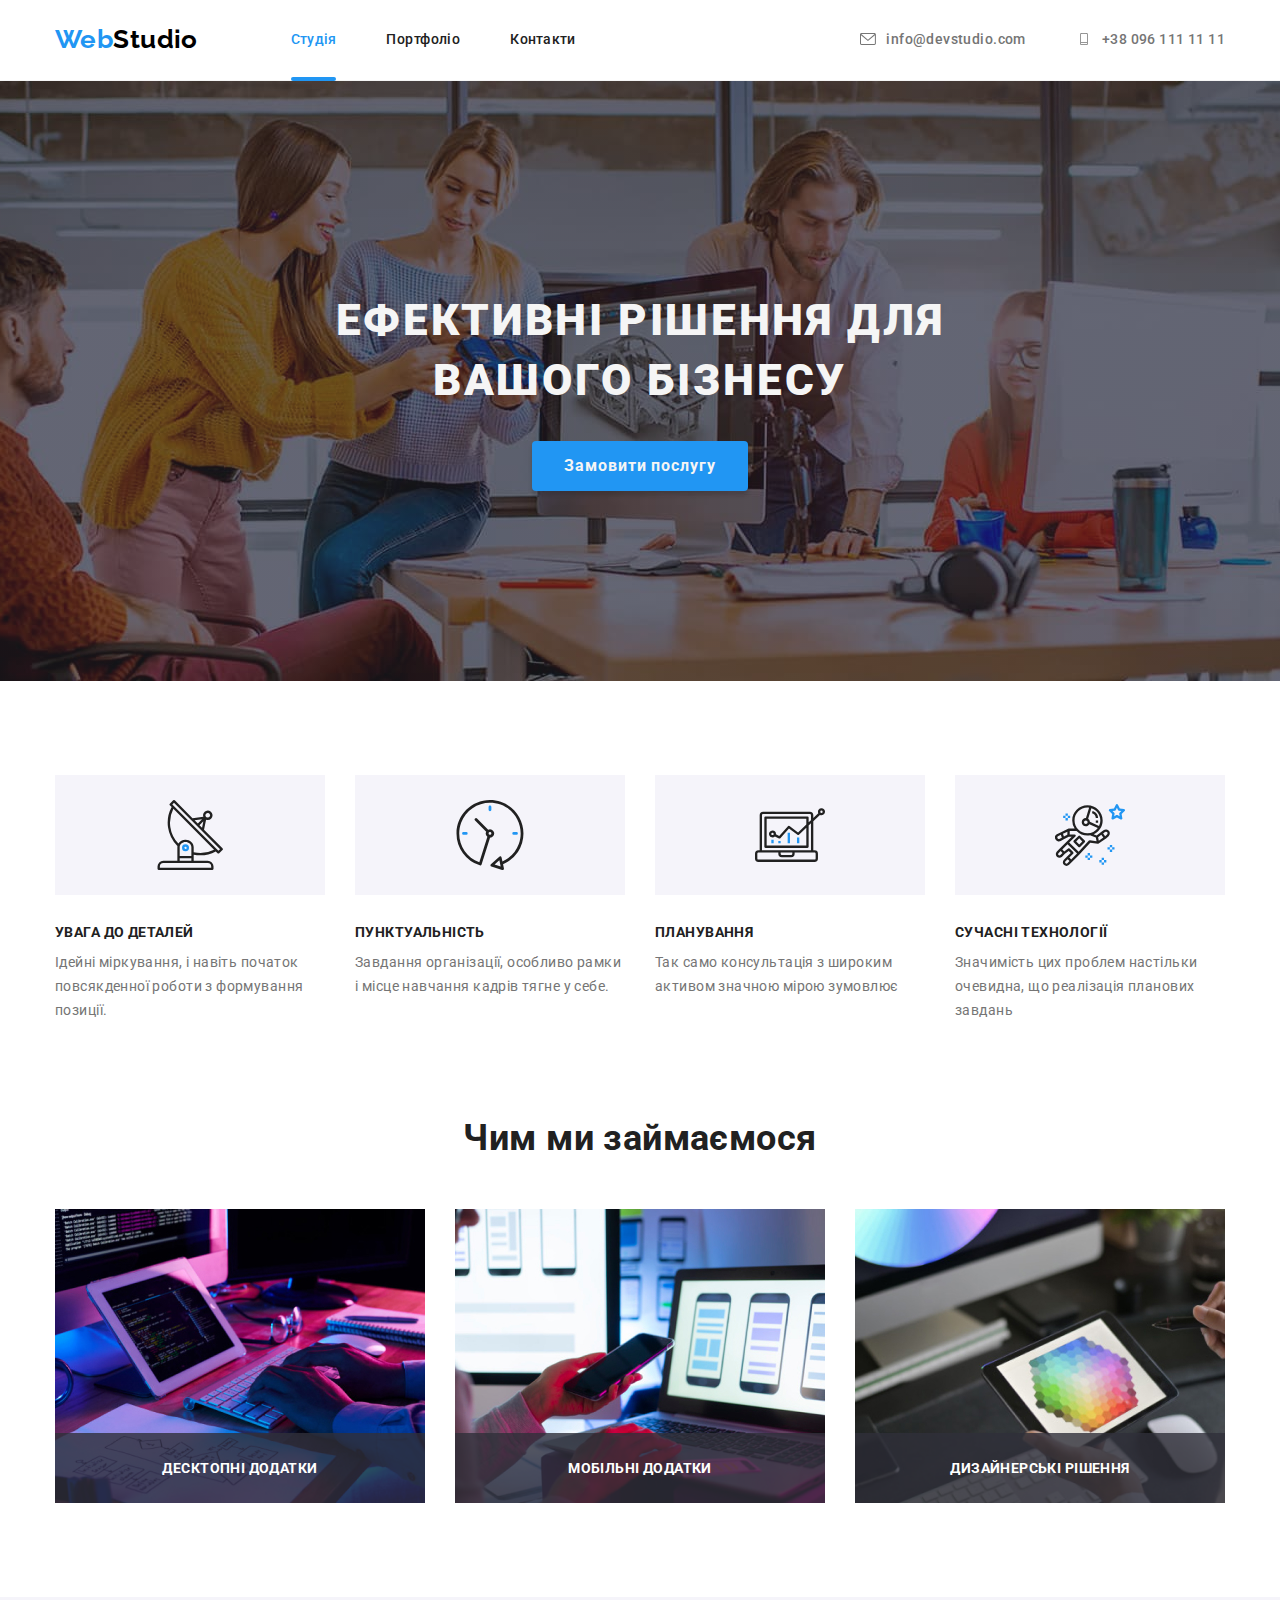
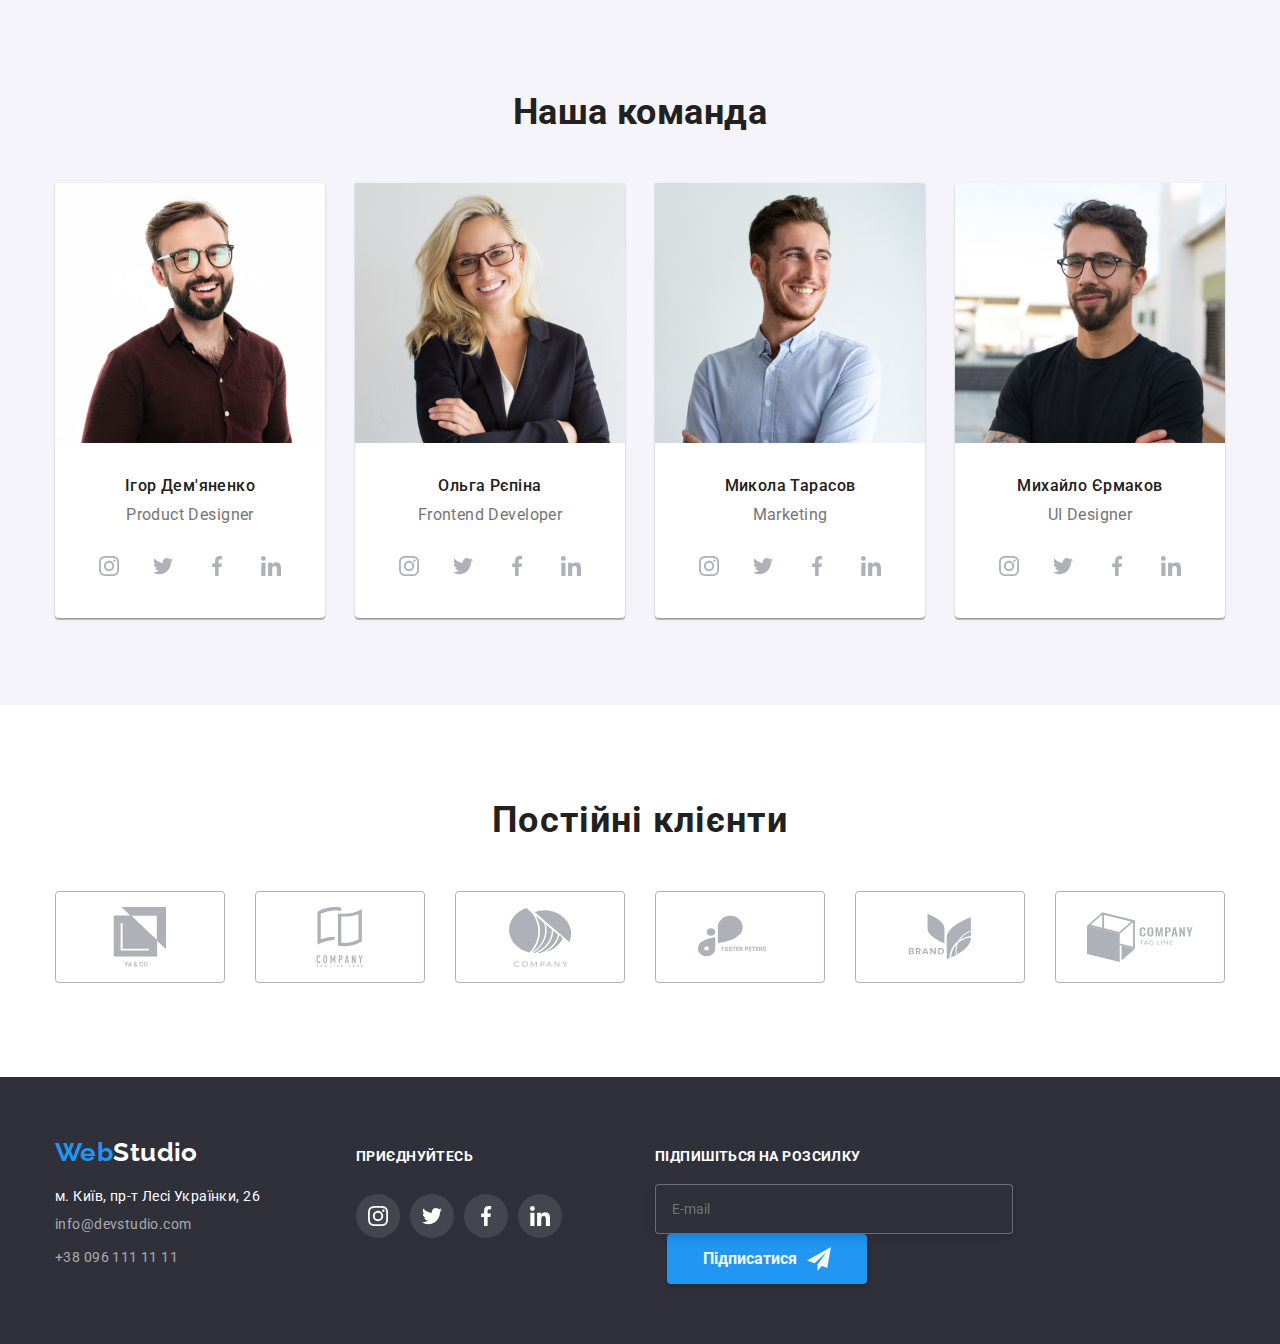
==== index.html @ 929235e5 "add form subscribe" ====
<!DOCTYPE html>
<html lang="uk">
  <head>
    <meta charset="UTF-8" />
    <meta http-equiv="X-UA-Compatible" content="IE=edge" />
    <meta name="viewport" content="width=device-width, initial-scale=1.0" />
    <title>Document</title>
    <!-- favicon -->
    <link rel="apple-touch-icon" sizes="180x180" href="./favicon/" />
    <link
      rel="icon"
      type="image/png"
      sizes="32x32"
      href="./favicon//favicon-32x32.png"
    />
    <link
      rel="icon"
      type="image/png"
      sizes="16x16"
      href="./favicon//favicon-16x16.png"
    />
    <link rel="manifest" href="./favicon//site.webmanifest" />
    <!-- favicon -->
    <link rel="preconnect" href="https://fonts.googleapis.com" />
    <link rel="preconnect" href="https://fonts.gstatic.com" crossorigin />
    <link
      href="https://fonts.googleapis.com/css2?family=Raleway:wght@700&family=Roboto:wght@400;500;700;900&display=swap"
      rel="stylesheet"
    />
    <link
      rel="stylesheet"
      href="https://cdnjs.cloudflare.com/ajax/libs/modern-normalize/1.1.0/modern-normalize.min.css"
    />

    <link rel="stylesheet" href="./css/styles.css" />
  </head>
  <body>
    <header>
      <div class="container">
        <div class="header-menu-cont">
          <nav class="navigations-header">
            <a href="./index.html" class="webstudio-logo">
              Web<span class="studio-logo">Studio</span></a
            >

            <ul class="navi-container">
              <li class="studio-after">
                <a href="./index.html" class="studio car-studio">Студія</a>
              </li>
              <li>
                <a href="./portfolio.html" class="portfolio-studio"
                  >Портфоліо</a
                >
              </li>
              <li><a href="./index.html" class="contacts">Контакти</a></li>
            </ul>
          </nav>

          <ul class="header-contacts-link">
            <li class="mail">
              <a href="mailto:info@devstudio.com" class="contact-link">
                <svg class="icon-mail-box">
                  <use href="./images/spryte.svg#icon-mail-box"></use>
                </svg>
                info@devstudio.com</a
              >
            </li>
            <li>
              <a href="tel:+380961111111" class="contact-link">
                <svg class="icon-mail-box">
                  <use href="./images/spryte.svg#icon-phoneicon"></use>
                </svg>
                +38 096 111 11 11</a
              >
            </li>
          </ul>
        </div>
      </div>
    </header>

    <main>
      <section class="main-section section">
        <div class="container">
          <div class="overlay">
            <h1 class="main-title">Ефективні рішення для вашого бізнесу</h1>
            <button data-modal-open type="button" class="button-order">
              <span class="button-title">Замовити послугу</span>
            </button>
          </div>
        </div>
      </section>

      <section class="benefit-section section">
        <div class="container">
          <h2 class="visually-hidden">переваги</h2>

          <ul class="benefits-box">
            <li class="benefits-list">
              <div class="icon-box">
                <svg class="benefits-icon">
                  <use href="./images/spryte.svg#icon-antena"></use>
                </svg>
              </div>
              <h3 class="benefits-title">УВАГА ДО ДЕТАЛЕЙ</h3>
              <p class="benefits-text">
                Ідейні міркування, і навіть початок повсякденної роботи з
                формування позиції.
              </p>
            </li>
            <li class="benefits-list">
              <div class="icon-box">
                <svg class="benefits-icon">
                  <use href="./images/spryte.svg#icon-clock-1"></use>
                </svg>
              </div>
              <h3 class="benefits-title">ПУНКТУАЛЬНІСТЬ</h3>
              <p class="benefits-text">
                Завдання організації, особливо рамки і місце навчання кадрів
                тягне у себе.
              </p>
            </li>
            <li class="benefits-list">
              <div class="icon-box">
                <svg class="benefits-icon">
                  <use href="./images/spryte.svg#icon-diagram-1"></use>
                </svg>
              </div>

              <h3 class="benefits-title">ПЛАНУВАННЯ</h3>
              <p class="benefits-text">
                Так само консультація з широким активом значною мірою зумовлює
              </p>
            </li>
            <li class="benefits-list">
              <div class="icon-box">
                <svg class="benefits-icon">
                  <use href="./images/spryte.svg#icon-astronaut"></use>
                </svg>
              </div>
              <h3 class="benefits-title">СУЧАСНІ ТЕХНОЛОГІЇ</h3>
              <p class="benefits-text">
                Значимість цих проблем настільки очевидна, що реалізація
                планових завдань
              </p>
            </li>
          </ul>
        </div>
      </section>
      <section class="work-section section">
        <div class="container">
          <h2 class="sections-title">Чим ми займаємося</h2>
          <ul class="work-list-box">
            <li class="work-box">
              <img
                src="./images/zaimaiemos1.jpg"
                alt="компютер"
                width="370"
                height="294"
                class="work-img"
              />
              <div class="article-work-container">
                <h2 class="article-computer">ДЕСКТОПНІ ДОДАТКИ</h2>
              </div>
            </li>

            <li class="work-box">
              <img
                src="./images/zaimaiemos2.jpg"
                alt="заняття"
                width="370"
                height="294"
                class="work-img"
              />
              <div class="article-work-container">
                <h2 class="article-computer">МОБІЛЬНІ ДОДАТКИ</h2>
              </div>
            </li>

            <li class="work-box">
              <img
                src="./images/zaimaiemos3.jpg"
                alt="креатив"
                width="370"
                height="294"
                class="work-img"
              />
              <div class="article-work-container">
                <h2 class="article-computer">ДИЗАЙНЕРСЬКІ РІШЕННЯ</h2>
              </div>
            </li>
          </ul>
        </div>
      </section>

      <section class="team-section">
        <div class="container">
          <h2 class="sections-title">Наша команда</h2>
          <ul class="team-item-box">
            <li class="team-item">
              <img
                src="./images/igor.jpg"
                alt="Ігор дем'яненко"
                width="270"
                height="260"
              />
              <div class="title-paragraf">
                <h3 class="name">Ігор Дем'яненко</h3>
                <p class="team-position" lang="en">Product Designer</p>
                <ul class="team-icon-list">
                  <li class="team-icon">
                    <a href="#" class="none-decoration">
                      <svg class="team-social-icon">
                        <use href="./images/spryte.svg#icon-instagram-2"></use>
                      </svg>
                    </a>
                  </li>
                  <li class="team-icon">
                    <a href="#" class="none-decoration">
                      <svg class="team-social-icon">
                        <use href="./images/spryte.svg#icon-twitter-1"></use>
                      </svg>
                    </a>
                  </li>
                  <li class="team-icon">
                    <a href="#" class="none-decoration">
                      <svg class="team-social-icon">
                        <use href="./images/spryte.svg#icon-facebook-1"></use>
                      </svg>
                    </a>
                  </li>
                  <li class="team-icon">
                    <a href="#" class="none-decoration">
                      <svg class="team-social-icon">
                        <use href="./images/spryte.svg#icon-linkedin-1"></use>
                      </svg>
                    </a>
                  </li>
                </ul>
              </div>
            </li>

            <li class="team-item">
              <img
                src="./images/olga.jpg"
                alt="ольга рєпіна"
                width="270"
                height="260"
              />
              <div class="title-paragraf">
                <h3 class="name">Ольга Рєпіна</h3>
                <p class="team-position" lang="en">Frontend Developer</p>
                <ul class="team-icon-list">
                  <li class="team-icon">
                    <a href="#" class="none-decoration">
                      <svg class="team-social-icon">
                        <use href="./images/spryte.svg#icon-instagram-2"></use>
                      </svg>
                    </a>
                  </li>
                  <li class="team-icon">
                    <a href="#" class="none-decoration">
                      <svg class="team-social-icon">
                        <use href="./images/spryte.svg#icon-twitter-1"></use>
                      </svg>
                    </a>
                  </li>
                  <li class="team-icon">
                    <a href="#" class="none-decoration">
                      <svg class="team-social-icon">
                        <use href="./images/spryte.svg#icon-facebook-1"></use>
                      </svg>
                    </a>
                  </li>
                  <li class="team-icon">
                    <a href="#" class="none-decoration">
                      <svg class="team-social-icon">
                        <use href="./images/spryte.svg#icon-linkedin-1"></use>
                      </svg>
                    </a>
                  </li>
                </ul>
              </div>
            </li>

            <li class="team-item">
              <img
                src="./images/mykola.jpg"
                alt="микола тарасов"
                width="270"
                height="260"
              />
              <div class="title-paragraf">
                <h3 class="name">Микола Тарасов</h3>
                <p class="team-position" lang="en">Marketing</p>
                <ul class="team-icon-list">
                  <li class="team-icon">
                    <a href="#" class="none-decoration">
                      <svg class="team-social-icon">
                        <use href="./images/spryte.svg#icon-instagram-2"></use>
                      </svg>
                    </a>
                  </li>
                  <li class="team-icon">
                    <a href="#" class="none-decoration">
                      <svg class="team-social-icon">
                        <use href="./images/spryte.svg#icon-twitter-1"></use>
                      </svg>
                    </a>
                  </li>
                  <li class="team-icon">
                    <a href="#" class="none-decoration">
                      <svg class="team-social-icon">
                        <use href="./images/spryte.svg#icon-facebook-1"></use>
                      </svg>
                    </a>
                  </li>
                  <li class="team-icon">
                    <a href="#" class="none-decoration">
                      <svg class="team-social-icon">
                        <use href="./images/spryte.svg#icon-linkedin-1"></use>
                      </svg>
                    </a>
                  </li>
                </ul>
              </div>
            </li>

            <li class="team-item">
              <img
                src="./images/mykhailo.jpg"
                alt="михайло єрмаков"
                width="270"
                height="260"
              />
              <div class="title-paragraf">
                <h3 class="name">Михайло Єрмаков</h3>
                <p class="team-position" lang="en">UI Designer</p>
                <ul class="team-icon-list">
                  <li class="team-icon">
                    <a href="#" class="none-decoration">
                      <svg class="team-social-icon">
                        <use href="./images/spryte.svg#icon-instagram-2"></use>
                      </svg>
                    </a>
                  </li>
                  <li class="team-icon">
                    <a href="#" class="none-decoration">
                      <svg class="team-social-icon">
                        <use href="./images/spryte.svg#icon-twitter-1"></use>
                      </svg>
                    </a>
                  </li>
                  <li class="team-icon">
                    <a href="#" class="none-decoration">
                      <svg class="team-social-icon">
                        <use href="./images/spryte.svg#icon-facebook-1"></use>
                      </svg>
                    </a>
                  </li>
                  <li class="team-icon">
                    <a href="#" class="none-decoration">
                      <svg class="team-social-icon">
                        <use href="./images/spryte.svg#icon-linkedin-1"></use>
                      </svg>
                    </a>
                  </li>
                </ul>
              </div>
            </li>
          </ul>
        </div>
      </section>
      <section class="section">
        <div class="container">
          <h2 class="sections-title client-titlt">Постійні клієнти</h2>
          <ul class="company-section">
            <li class="company-list">
              <a href="#" class="company-link">
                <svg class="company-icon">
                  <use href="./images/spryte.svg#icon-client1"></use>
                </svg>
              </a>
            </li>
            <li class="company-list">
              <a href="#" class="company-link">
                <svg class="company-icon">
                  <use href="./images/spryte.svg#icon-client2"></use>
                </svg>
              </a>
            </li>
            <li class="company-list">
              <a href="#" class="company-link">
                <svg class="company-icon">
                  <use href="./images/spryte.svg#icon-client3"></use>
                </svg>
              </a>
            </li>
            <li class="company-list">
              <a href="#" class="company-link">
                <svg class="company-icon">
                  <use href="./images/spryte.svg#icon-client4"></use>
                </svg>
              </a>
            </li>
            <li class="company-list">
              <a href="#" class="company-link">
                <svg class="company-icon">
                  <use href="./images/spryte.svg#icon-client5"></use>
                </svg>
              </a>
            </li>
            <li class="company-list">
              <a href="#" class="company-link">
                <svg class="company-icon">
                  <use href="./images/spryte.svg#icon-client6"></use>
                </svg>
              </a>
            </li>
          </ul>
        </div>
      </section>
    </main>
    <footer class="footer">
      <div class="container footer-link-social">
        <div class="webstudio-adress">
          <a href="./index.html" class="webstudio-logo">
            Web<span class="studio-logo-footer">Studio</span></a
          >

          <address class="adres">м. Київ, пр-т Лесі Українки, 26</address>

          <ul>
            <li class="mail-contakt-footer">
              <a href="mailto:info@devstudio.com" class="footer-contacts-link"
                >info@devstudio.com</a
              >
            </li>
            <li class="phone-contact-footer">
              <a href="tel:+380961111111" class="footer-contacts-link"
                >+38 096 111 11 11</a
              >
            </li>
          </ul>
        </div>
        <div class="footer-social-contener">
          <h2 class="title-footer-social">ПРИЄДНУЙТЕСЬ</h2>
          <ul class="footer-icon">
            <li class="footer-social-icon">
              <a href="#" class="footer-social-link">
                <svg class="social-icon-down">
                  <use href="./images/spryte.svg#icon-instagram-2"></use>
                </svg>
              </a>
            </li>
            <li class="footer-social-icon">
              <a href="#" class="footer-social-link">
                <svg class="social-icon-down">
                  <use href="./images/spryte.svg#icon-twitter-1"></use>
                </svg>
              </a>
            </li>
            <li class="footer-social-icon">
              <a href="#" class="footer-social-link">
                <svg class="social-icon-down">
                  <use href="./images/spryte.svg#icon-facebook-1"></use>
                </svg>
              </a>
            </li>
            <li class="footer-social-icon">
              <a href="#" class="footer-social-link">
                <svg class="social-icon-down">
                  <use href="./images/spryte.svg#icon-linkedin-1"></use>
                </svg>
              </a>
            </li>
          </ul>
        </div>

        <!----------------- form subscribe  ----------------->
        <div class="form-footer">
          <h2 class="lable-subscribe-title">Підпишіться на розсилку</h2>
          <form class="form-subscribe">
            <label class="lable-subscribe" for="subscribe"></label>

            <input
              class="input-subscribe"
              type="mail"
              id="subscribe"
              placeholder="E-mail"
            />

            <button class="button-subscribe" type="submit">
              Підписатися
              <svg class="icon-subscribe">
                <use href="./images/spryte modal.svg#icon-icon-send"></use>
              </svg>
            </button>
          </form>
        </div>
      </div>
    </footer>

    <!--------------------- modal---------------- -->
    <div class="backdrop is-hidden" data-modal>
      <div class="modal">
        <button data-modal-close class="close-black" type="button">
          <svg
            class="close-black"
            width="18"
            height="18"
            viewBox="0 0 18 18"
            fill="none"
            xmlns="http://www.w3.org/2000/svg"
          >
            <path
              d="M15 4.10786L13.8921 3L9.5 7.39214L5.10786 3L4 4.10786L8.39214 8.5L4 12.8921L5.10786 14L9.5 9.60786L13.8921 14L15 12.8921L10.6079 8.5L15 4.10786Z"
              fill="black"
            />
          </svg>
        </button>
        <h1>Залиште свої дані, ми вам передзвонимо</h1>
        <form>
          <div class="form-modal">
            <label for="name"> Ім'я </label>
            <input type="text" name="name" id="name" />
            <svg>
              <use
                href="./images/spryte modal.svg#icon-vectir-name-black"
              ></use>
            </svg>
          </div>
        </form>
      </div>
    </div>
    <script src="./js/modal.js"></script>
  </body>
</html>
---- css/styles.css ----
html {
  box-sizing: border-box;
}

*,
*::before *::after {
  box-sizing: inherit;
}

:root {
  --primary-text-color: #212121;
  --title-text-color: #f5f5f5;
  --paragraf-color: #757575;
  --accent-color: #000000;
  --background-color: #2196f3;
  --background-title-color: #2f303a;
  --background-teams-color: #f5f4fa;
  --white-color: #ffffff;
  --border-proects: #eeeeee;
}

.visually-hidden {
  position: absolute;
  width: 1px;
  height: 1px;
  margin: -1px;
  border: 0;
  padding: 0;

  white-space: nowrap;
  clip-path: inset(100%);
  clip: rect(0 0 0 0);
  overflow: hidden;
}
body {
  background-color: var(--white-color);
  color: var(--primary-text-color);
  font-family: "Roboto";
  font-size: 14px;
  letter-spacing: 0.03em;
}

/* site nav  */
h1,
h2,
h3,
ul,
p {
  padding: 0;
  margin: 0;
}

header {
  border-bottom-width: 1px;
  border-bottom-style: solid;
  border-bottom-color: var(--title-text-color);
}

li {
  list-style-type: none;
}

.section {
  padding: 94px 0;
}

.container {
  width: 1200px;
  margin-right: auto;
  margin-left: auto;
  padding: 0 15px;
}
.studio-logo {
  font-weight: 700;
  font-size: 26px;

  color: var(--accent-color);
}

.header-menu {
  border-bottom-width: 1px;
  border-bottom-style: solid;
  border-bottom-color: var(--title-text-color);
}

ul {
  text-decoration: none;
}

.studio {
  display: block;
  position: relative;
  font-weight: 500;
  line-height: 1.14;
  letter-spacing: 0.02em;
  text-decoration: none;
  padding-top: 32px;
  padding-bottom: 32px;
  color: var(--primary-text-color);
  transition-property: color;
  transition-duration: 250ms;
  transition-timing-function: cubic-bezier(0.4, 0, 0.2, 1);
}

.studio::after {
  content: "";
  position: absolute;
  display: block;
  left: 0;
  bottom: -1px;
  width: 100%;
  height: 4px;

  background-color: var(--background-color);
  border-radius: 2px;
}

.studio:hover,
.studio:focus {
  color: var(--background-color);
}
.studio-portfolio {
  position: relative;
  display: block;
  font-weight: 500;
  line-height: 1.14;
  padding-top: 32px;
  padding-bottom: 32px;
  letter-spacing: 0.02em;
  text-decoration: none;
  color: var(--primary-text-color);
  transition-property: color;
  transition-duration: 250ms;
  transition-timing-function: cubic-bezier(0.4, 0, 0.2, 1);
}

.studio-portfolio::after {
  content: "";
  position: absolute;
  display: block;
  left: 0;
  bottom: -1px;
  width: 100%;
  height: 4px;
  opacity: 0;

  background-color: var(--background-color);
  border-radius: 2px;
}

.car-studio {
  color: var(--background-color);
}

.studio-portfolio:hover,
.studio-portfolio:focus {
  color: var(--background-color);
}

.portfolio {
  position: relative;
  display: block;
  width: 100%;
  padding-top: 32px;
  padding-bottom: 32px;
  font-weight: 500;
  line-height: 1.14;
  text-decoration: none;
  color: var(--primary-text-color);
  transition-property: color;
  transition-duration: 250ms;
  transition-timing-function: cubic-bezier(0.4, 0, 0.2, 1);
}
.portfolio::after {
  content: "";
  position: absolute;
  display: block;
  left: 0;
  bottom: -1px;
  width: 100%;
  height: 4px;

  background-color: var(--background-color);
  border-radius: 2px;
}

.portfolio:hover,
.portfolio:focus {
  color: var(--background-color);
}

.portfolio-studio {
  position: relative;
  display: block;
  width: 100%;
  padding-top: 32px;
  padding-bottom: 32px;
  font-weight: 500;
  line-height: 1.14;
  text-decoration: none;
  color: var(--primary-text-color);
  transition-property: color;
  transition-duration: 250ms;
  transition-timing-function: cubic-bezier(0.4, 0, 0.2, 1);
}
.portfolio-studio::after {
  content: "";
  position: absolute;
  display: block;
  left: 0;
  bottom: -1px;
  width: 100%;
  height: 4px;
  opacity: 0;
  background-color: var(--background-color);
  border-radius: 2px;
}

.car-portfolio {
  color: var(--background-color);
}
.portfolio-studio:hover,
.portfolio:focus {
  color: var(--background-color);
}

.contacts {
  display: block;
  font-weight: 500;
  line-height: 1.14;
  letter-spacing: 0.02em;
  padding-top: 32px;
  padding-bottom: 32px;
  text-decoration: none;
  color: var(--primary-text-color);
  transition-property: color;
  transition-duration: 250ms;
  transition-timing-function: cubic-bezier(0.4, 0, 0.2, 1);
}

.contacts:hover,
.contacts:focus {
  color: var(--background-color);
}

.contact-link {
  display: inline-flex;
  align-items: center;
  text-decoration: none;
  height: 16px;
  font-weight: 500;
  line-height: 1.14;
  color: var(--paragraf-color);
  transition-property: color;
  transition-duration: 250ms;
  transition-timing-function: cubic-bezier(0.4, 0, 0.2, 1);
}

.contact-link:hover,
.contact-link:focus {
  color: var(--background-color);
}

/* main  */

.main-title {
  font-weight: 900;
  font-size: 44px;
  line-height: 1.36;
  letter-spacing: 0.06em;
  text-transform: uppercase;
  color: var(--title-text-color);

  width: 696px;
  margin: 0 auto;
  margin-top: 200px;
  margin-bottom: 30px;
}

/* buttons  */
.button-order {
  width: 216px;
  height: 50px;
  left: 692px;
  top: 430px;
  color: var(--title-text-color);
  background: var(--background-color);
  box-shadow: 0px 4px 4px rgba(0, 0, 0, 0.15);
  border-radius: 4px;
  border: hidden;
  cursor: pointer;
  align-items: center;
  justify-content: center;

  transition-property: backround-color, color;

  transition-duration: 250ms;
  transition-timing-function: cubic-bezier(0.4, 0, 0.2, 1);
}

.button-title {
  font-family: "Roboto";
  font-style: normal;
  font-weight: 700;
  font-size: 16px;
  line-height: 30px;

  letter-spacing: 0.06em;
}

.button-order:hover,
.button-order:focus {
  background: var(--title-text-color);
  color: var(--primary-text-color);
}
/* EDIT HW4  ----padding top--------------------------------------------- */
/* benefit section  */
.benefits-title {
  font-size: 14px;
  line-height: 1.14;
  text-align: left;
  text-transform: uppercase;
  margin-bottom: 10px;
}

.benefits-text {
  font-weight: 400;
  line-height: 1.71;
  color: var(--paragraf-color);
  text-align: left;
}

/* work section  */

.sections-title {
  line-height: 1.17;
  font-size: 36px;
  color: var(--primary-text-color);
  margin-bottom: 50px;
  text-align: center;
}

.name-list {
  background: var(--white-color);

  box-shadow: 0px 1px 3px rgba(0, 0, 0, 0.12), 0px 1px 1px rgba(0, 0, 0, 0.14),
    0px 2px 1px rgba(0, 0, 0, 0.2);
  border-radius: 0px 0px 4px 4px;
}

.name {
  font-weight: 500;
  font-size: 16px;
  line-height: 1.19;
  margin-bottom: 10px;
}
.title-paragraf {
  padding-top: 30px;
  padding-bottom: 30px;
  text-align: center;
}

.team-position {
  font-size: 16px;
  line-height: 1.19;
  margin-bottom: 20px;
  color: var(--paragraf-color);
}

/* footer  */

.footer {
  background-color: var(--background-title-color);
  margin-top: 0;
  padding: 60px 0;
}
.adres {
  font-style: normal;
  color: var(--white-color);
  display: block;

  margin-bottom: 9px;
}
.studio-logo-footer {
  color: var(--white-color);
}

.footer-contacts-link {
  text-decoration: none;
  line-height: 1.7;
  color: rgba(255, 255, 255, 0.6);
  transition-property: var(--background-color);
  transition-duration: 250ms;
  transition-timing-function: cubic-bezier(0.4, 0, 0.2, 1);
}
.footer-contacts-link:hover,
.footer-contacts-link:focus {
  color: var(--background-color);
}

.mail-contakt-footer {
  display: block;
  margin-bottom: 9px;
  transition-property: var(--background-color);
  transition-duration: 250ms;
  transition-timing-function: cubic-bezier(0.4, 0, 0.2, 1);
}
.phone-contact-footer {
  display: block;
  margin: 0;
  transition-property: var(--background-color);
  transition-duration: 250ms;
  transition-timing-function: cubic-bezier(0.4, 0, 0.2, 1);
}

.button-all {
  min-height: 38px;
  font-weight: 500;
  font-family: inherit;
  font-size: 16px;
  padding: 6px 22px;
  color: var(--primary-text-color);
  background: var(--background-teams-color);
  border: none;
  cursor: pointer;
  border-radius: 4px;
  transition-property: background-color, color, box-shadow;

  transition-duration: 250ms;
  transition-timing-function: cubic-bezier(0.4, 0, 0.2, 1);
}

.button-all:hover,
.button-all:focus {
  background-color: var(--background-color);
  color: var(--white-color);

  box-shadow: 0px 3px 1px rgba(0, 0, 0, 0.1), 0px 1px 2px rgba(0, 0, 0, 0.08),
    0px 2px 2px rgba(0, 0, 0, 0.12);
}

/* portfolio  */

.webstudio-logo {
  font-family: "Raleway";
  font-weight: 700;
  font-size: 26px;
  line-height: 1.2;
  text-decoration: none;
  margin-right: 93px;

  color: var(--background-color);
  display: block;
  transition-property: var(--background-color);
  transition-duration: 250ms;
  transition-timing-function: cubic-bezier(0.4, 0, 0.2, 1);
}

.footer .webstudio-logo {
  margin-right: 0;
  margin-bottom: 20px;
  transition-property: var(--background-color);
  transition-duration: 250ms;
  transition-timing-function: cubic-bezier(0.4, 0, 0.2, 1);
}
/* HW3  */

.navi-container {
  display: flex;
  gap: 50px;
}

.header-contacts-link {
  display: inline-flex;
  align-items: center;
  gap: 50px;
}

.header-menu-cont {
  display: flex;
  justify-content: space-between;
}

.navigations-header {
  align-items: center;
  display: flex;
}

.work-section {
  padding-top: 0;
}

.main-section {
  text-align: center;
}

.benefits-list {
  width: 270px;
}

.benefits-box {
  display: flex;
  height: 248px;
  justify-content: space-between;
  gap: 30px;
}

/* Work  */
.work-box {
  position: relative;
  width: 370px;
  height: 294px;
  background-color: var(--title-text-color);
}

.work-img {
  background-color: var(--title-text-color);
}

.work-list-box {
  display: flex;
  gap: 30px;
  margin-top: 50px;
}
.article-work-container {
  position: absolute;
  display: flex;
  width: 370px;
  height: 70px;
  bottom: 0%;
  left: 50%;
  justify-content: center;
  align-items: center;
  transform: translate(-50%);
  background: rgba(47, 48, 58, 0.8);
}
.article-computer {
  font-weight: 700;
  font-size: 14px;
  line-height: 16px;
  text-align: center;
  letter-spacing: 0.03em;

  color: var(--white-color);
  /* margin: 27px 107px; */
}

.team-section {
  height: 708px;
  padding-top: 94px;
  padding-bottom: 94px;
  background-color: var(--background-teams-color);
}

.team-item-box {
  display: flex;
  gap: 30px;
}

.team-item {
  box-sizing: border-box;
  width: 270px;
  background-color: var(--white-color);
  box-shadow: 0px 1px 3px rgba(0, 0, 0, 0.12), 0px 1px 1px rgba(0, 0, 0, 0.14),
    0px 2px 1px rgba(0, 0, 0, 0.2);
  border-radius: 0px 0px 4px 4px;
}

.contacts-footer {
  display: block;
}

.button-style-container {
  display: flex;
  margin-bottom: 50px;

  justify-content: center;
  gap: 8px;
  padding: 0 auto;
}

.link-projects-box {
  display: block;
  position: relative;

  width: 370px;
  border: 1px solid var(--border-proects);
  text-decoration: none;
  transition-property: box-shadow;

  transition-duration: 250ms;
  transition-timing-function: cubic-bezier(0.4, 0, 0.2, 1);
}

.link-projects-box:hover,
.link-projects-box:focus {
  border: 1px solid #eeeeee;
  box-shadow: 0px 1px 1px rgba(0, 0, 0, 0.12), 0px 4px 4px rgba(0, 0, 0, 0.06),
    1px 4px 6px rgba(0, 0, 0, 0.16);
}

.ul-projects-list {
  display: flex;
  flex-wrap: wrap;
  position: relative;
  gap: 30px;
}

.projects-title {
  font-size: 18px;
  line-height: 2;
  letter-spacing: 0.06em;
  color: var(--primary-text-color);
  margin-bottom: 4px;
}

.projects-paragraf {
  font-size: 16px;
  line-height: 1.9;

  color: var(--paragraf-color);
}

.title-paragraph-projects {
  padding: 20px 24px;
}

.icon-mail-box {
  justify-content: center;
  width: 16px;
  height: 12px;
  fill: currentColor;
  margin-right: 10px;
  margin-bottom: 2px;
  transition-property: var(--background-color);
  transition-duration: 250ms;
  transition-timing-function: cubic-bezier(0.4, 0, 0.2, 1);
}

.icon-mail-box:hover {
  fill: var(--background-color);
}

.main-section {
  max-width: 1600px;
  height: 600px;
  padding-top: 10px;
  margin-left: auto;
  margin-right: auto;
  align-items: center;
  background-image: linear-gradient(
      to right,
      rgba(47, 48, 58, 0.4),
      rgba(47, 48, 58, 0.4)
    ),
    url(../images/fone-img.jpg);
  background-repeat: no-repeat;
  background-size: cover;
  background-position: center;
}
.icon-box {
  display: flex;
  align-items: center;
  justify-content: center;
  content: "";
  height: 120px;
  margin-bottom: 30px;
  background-color: var(--background-teams-color);
}

.benefits-icon {
  width: 70px;
  height: 70px;
}

/* team icon ----------------------------------------------  */
.team-icon-list {
  display: flex;
  justify-content: center;
  gap: 10px;
}

.team-icon {
  width: 44px;
  height: 44px;
}
.team-social-icon {
  width: 20px;
  height: 20px;
  fill: currentColor;
}

.none-decoration:hover,
.none-decoration:focus {
  background-color: #2196f3;
  color: var(--white-color);
}

.none-decoration {
  display: flex;
  justify-content: center;
  align-items: center;
  height: 100%;
  width: 100%;
  border-radius: 50%;
  text-decoration: none;
  color: #afb1b8;
  transition-property: background-color, color;
  transition-duration: 250ms;
  transition-timing-function: cubic-bezier(0.4, 0, 0.2, 1);
}

/* Company--------------------------------- */
.company-section {
  display: flex;
  justify-content: center;
  gap: 30px;
}
.client-titlt {
  font-weight: 700;
  font-size: 36px;
  line-height: 42px;
  text-align: center;
  letter-spacing: 0.03em;
  margin-bottom: 50px;
  color: var(--primary-text-color);
}
.company-list {
  width: 170px;
  height: 92px;
}

.company-link {
  width: 100%;
  height: 100%;
  display: flex;
  justify-content: center;
  align-items: center;
  color: #afb1b8;
  text-decoration: none;
  border: 1px solid #afb1b8;
  border-radius: 4px;
  transition-property: background-color, color;
  transition-duration: 250ms;
  transition-timing-function: cubic-bezier(0.4, 0, 0.2, 1);
}

.company-link:hover,
.company-link:focus {
  color: var(--background-color);
  border-color: var(--background-color);
}
.company-icon {
  width: 106px;
  height: 60px;
  fill: currentColor;
}

/* ----------------footer --------------------*/

.footer-link-social {
  display: flex;
  align-items: baseline;
}
.footer-social-contener {
  margin-left: 70px;
}
.title-footer-social {
  color: var(--white-color);
  font-weight: 700;
  font-size: 14px;
  line-height: 16px;
  letter-spacing: 0.03em;
  text-transform: uppercase;
  margin-bottom: 30px;
}
.footer-icon {
  display: flex;
  gap: 10px;
  height: 80px;
}
.footer-social-icon {
  display: inline-block;
  align-items: center;
}
.social-icon-down {
  width: 20px;
  height: 20px;
  fill: currentColor;
}

.footer-social-link {
  display: flex;
  justify-content: center;
  align-items: center;
  padding: 12px;

  border-radius: 50%;
  text-decoration: none;
  background: rgba(255, 255, 255, 0.1);
  color: var(--white-color);
  transition-property: var(--background-color);
  transition-duration: 250ms;
  transition-timing-function: cubic-bezier(0.4, 0, 0.2, 1);
}

.footer-social-link:hover,
.footer-social-link:focus {
  background-color: #2196f3;
  color: var(--white-color);
}
.webstudio-adress {
  min-width: 231px;
}

/* overlay */

.overlay-tekhno {
  position: relative;
  overflow: hidden;
}

.overlay-projects-action {
  position: absolute;
  display: flex;
  width: 100%;
  height: 100%;
  bottom: 0%;
  left: 0;
  align-items: center;
  justify-content: center;
  background: rgba(33, 150, 243, 0.9);
  opacity: 0;
  transform: translatey(100%);
  transition: transform 250ms cubic-bezier(0.4, 0, 0.2, 1);
}

.articl-projects {
  font-weight: 400;
  font-size: 18px;
  line-height: 28px;
  letter-spacing: 0.03em;
  color: var(--white-color);
  padding-left: 24px;
  padding-right: 24px;
}

.projects-box:hover .overlay-projects-action,
.projects-box:focus .overlay-projects-action {
  transform: translateY(0);
  opacity: 1;
}

.backdrop {
  position: fixed;
  top: 0;
  left: 0;
  width: 100%;
  height: 100%;
  background: rgba(0, 0, 0, 0.2);
  transition-property: opacity, visibility;
  transition-duration: 250ms;
  transition-timing-function: ease;
}
.backdrop.is-hidden {
  opacity: 0;
  pointer-events: none;
  transform: ease;
  visibility: hidden;
}

.modal {
  position: absolute;
  top: 50%;
  left: 50%;
  transform: translate(-50%, -50%);
  width: 528px;
  height: 581px;

  background: #ffffff;
  box-shadow: 0px 1px 3px rgba(0, 0, 0, 0.12), 0px 1px 1px rgba(0, 0, 0, 0.14),
    0px 2px 1px rgba(0, 0, 0, 0.2);
  border-radius: 4px;
}

.close-black {
  position: absolute;
  right: 0;
  margin-top: 8px;
  margin-right: 8px;
  background: #ffffff;
  border: 1px solid rgba(0, 0, 0, 0.1);
  border-radius: 50%;
  transition-property: var(--background-color);
  transition-duration: 2050ms;
  transition-timing-function: scale(0.4, 0, 0.2, 1);
}
.close-black:hover {
  background-color: var(--background-color);
}

/* ---form subscribe footer--- */

.form-subscribe {
}
.form-footer {
  display: block;
  min-width: 570px;
  min-height: 86px;
  margin-left: 93px;
  margin-right: auto;
}
.lable-subscribe-title {
  font-weight: 700;
  font-size: 14px;
  line-height: 16px;
  letter-spacing: 0.03em;
  text-transform: uppercase;
  color: #ffffff;
}
.input-subscribe {
  display: inline-flex;
  margin-top: 20px;
  width: 358px;
  height: 50px;
  padding: 16px;
  padding-right: 0;
  color: var(--white-color);
  border: 1px solid rgba(255, 255, 255, 0.3);
  filter: drop-shadow(0px 4px 4px rgba(0, 0, 0, 0.15));
  border-radius: 4px;
  background-color: var(--background-title-color);
}
.button-subscribe {
  display: inline-flex;
  align-items: center;
  justify-content: center;
  min-width: 200px;
  min-height: 50px;
  margin-left: 12px;
  padding: 10px 28px;
  font-weight: 700;
  font-size: 16px;
  line-height: 1.87px;
  color: var(--title-text-color);
  background: var(--background-color);
  box-shadow: 0px 4px 4px rgba(0, 0, 0, 0.15);
  border-radius: 4px;
  border: hidden;
  cursor: pointer;

  text-align: center;
  transition-property: backround-color, color;
  transition-duration: 250ms;
  transition-timing-function: cubic-bezier(0.4, 0, 0.2, 1);
}
.button-subscribe:hover,
.button-subscribe:focus {
  background: var(--title-text-color);
  color: var(--background-color);
}

.icon-subscribe {
  width: 24px;
  height: 24px;
  margin-left: 10px;
  fill: currentColor;
}

/* -------------- madal form -------------- */
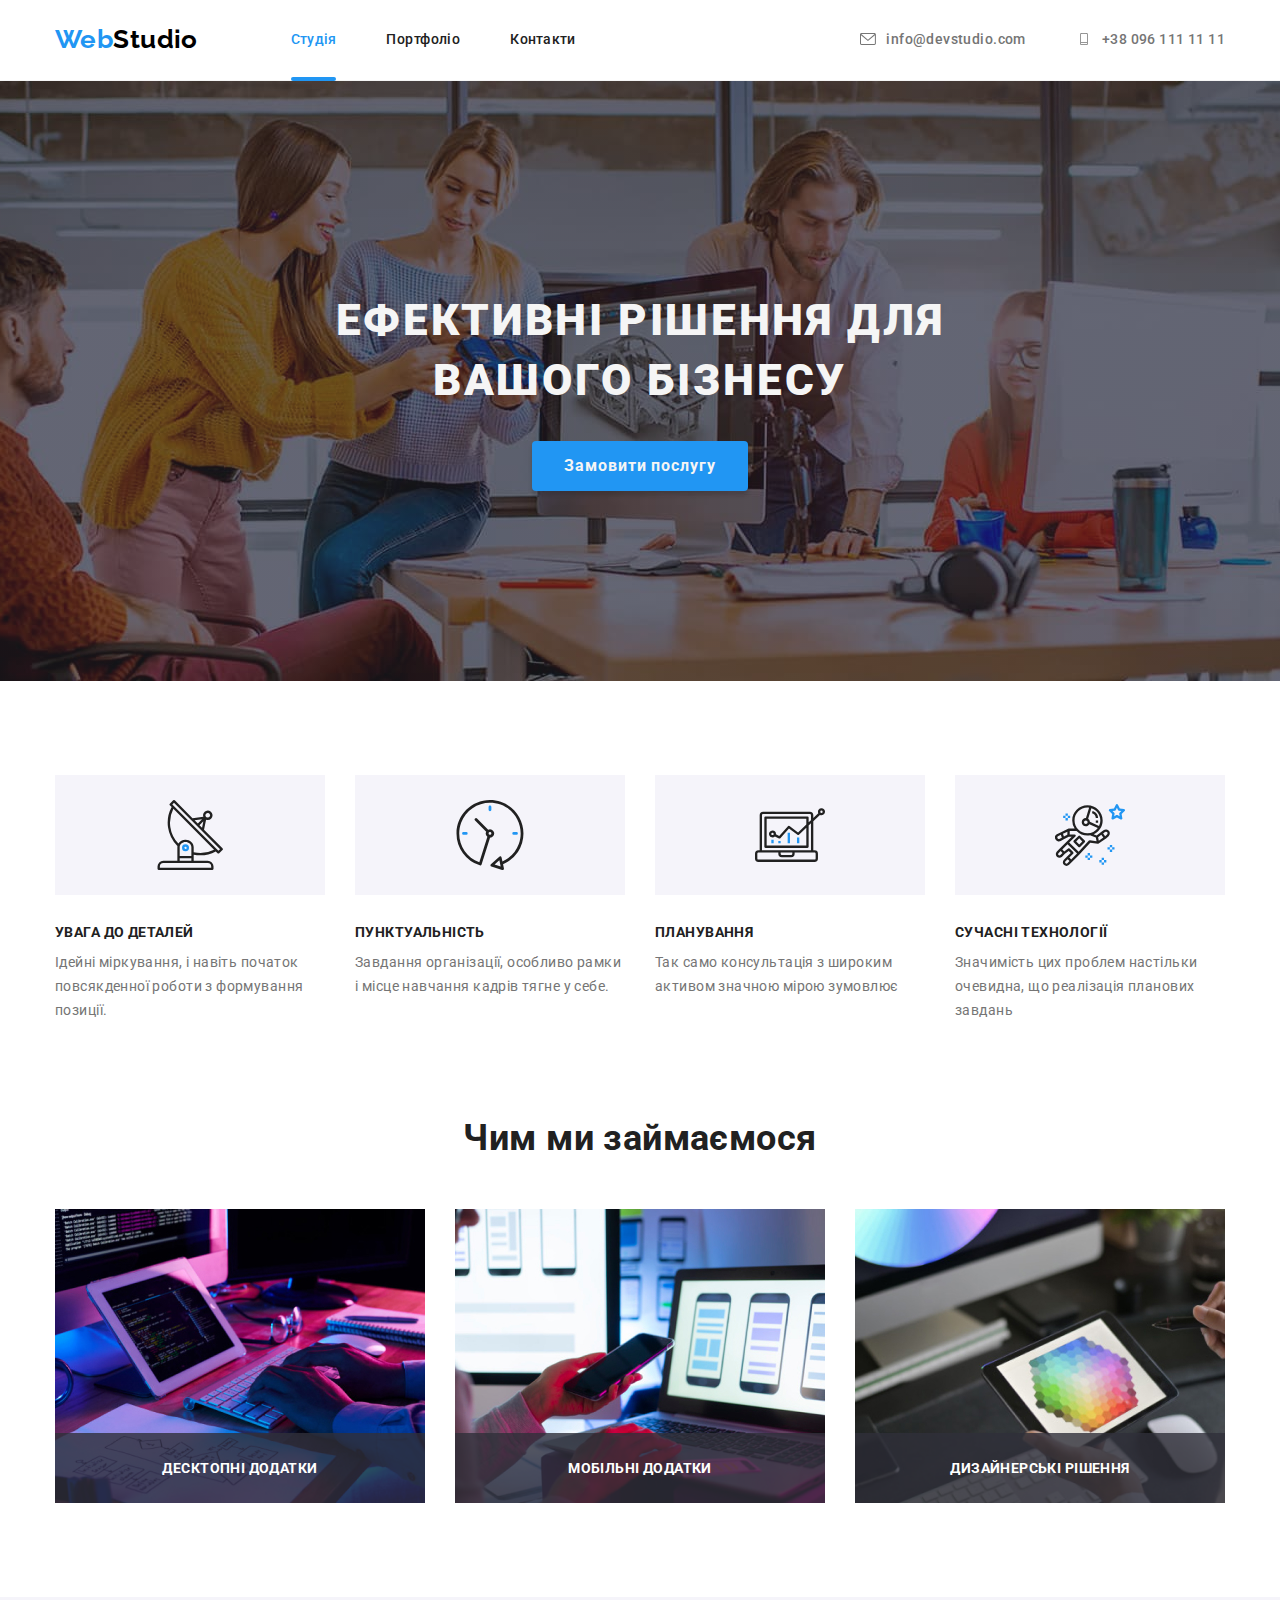
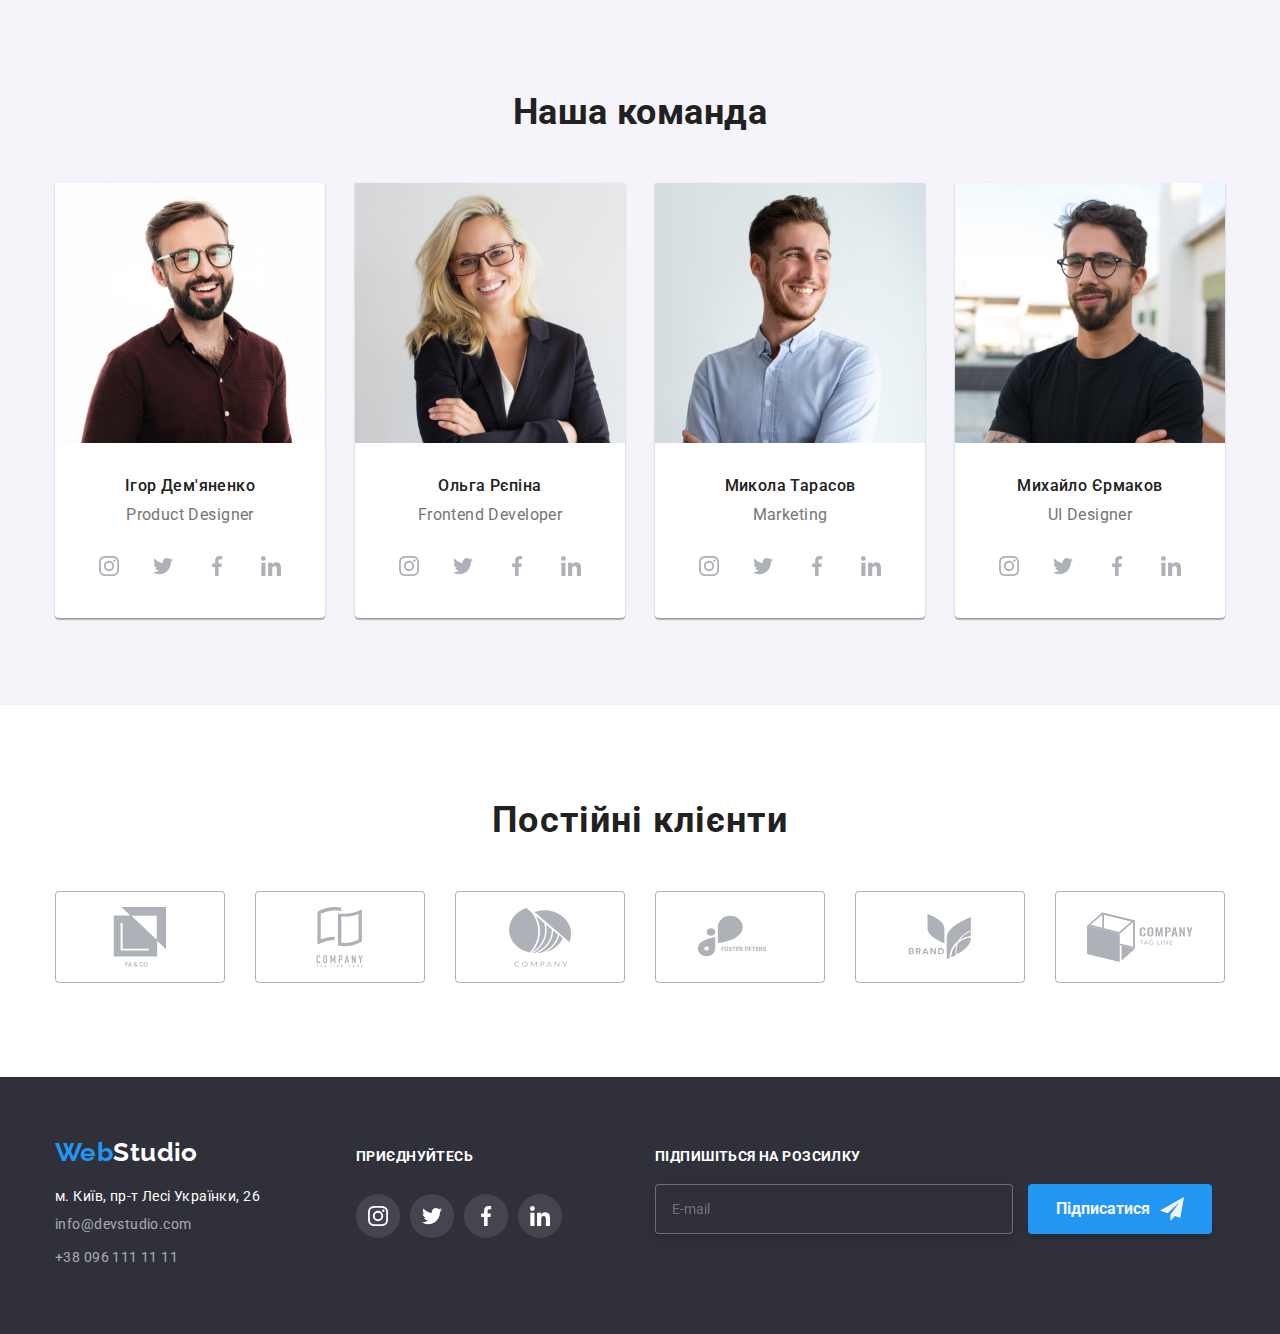
==== commit 7bb130da: "create modal form" ====
--- a/index.html
+++ b/index.html
@@ -518,16 +518,50 @@
             />
           </svg>
         </button>
-        <h1>Залиште свої дані, ми вам передзвонимо</h1>
-        <form>
-          <div class="form-modal">
-            <label for="name"> Ім'я </label>
-            <input type="text" name="name" id="name" />
-            <svg>
+
+        <form class="form-modal">
+          <h1 class="madal-form-title">
+            Залиште свої дані, ми вам передзвонимо
+          </h1>
+          <div class="form-field">
+            <label class="modal-label" for="name"> Ім'я </label>
+            <input class="modal-name-input" type="text" name="name" id="name" />
+            <svg class="modal-name-svg">
               <use
                 href="./images/spryte modal.svg#icon-vectir-name-black"
               ></use>
             </svg>
+          </div>
+
+          <div class="form-field">
+            <label for="tel">Телефон</label>
+            <div class="modal-input">
+              <input type="tel" name="tel" id="tel" />
+              <svg class="modal-name-svg">
+                <use href="./images/spryte modal.svg#icon-phone-vector"></use>
+              </svg>
+            </div>
+          </div>
+          <div class="form-field">
+            <label for="mail">Пошта</label>
+            <input type="email" name="mail" id="mail" />
+            <svg class="modal-name-svg">
+              <use href="./images/spryte modal.svg#icon-mail-vector"></use>
+            </svg>
+          </div>
+          <label for="comment">Коментар</label>
+          <textarea
+            name="comment"
+            id="comment"
+            rows="20"
+            placeholder="Введіть текст"
+          ></textarea>
+          <div class="form-field">
+            <input type="checkbox" name="policy" id="policy" />
+            <label for="policy"
+              >Погоджуюся з розсилкою та приймаю
+              <a class="accept-policy" href="#">Умови договору</a>
+            </label>
           </div>
         </form>
       </div>
--- a/css/styles.css
+++ b/css/styles.css
@@ -935,8 +935,7 @@
   display: inline-flex;
   align-items: center;
   justify-content: center;
-  min-width: 200px;
-  min-height: 50px;
+  height: 50px;
   margin-left: 12px;
   padding: 10px 28px;
   font-weight: 700;
@@ -968,3 +967,37 @@
 }
 
 /* -------------- madal form -------------- */
+textarea {
+  resize: none;
+  width: 100%;
+  height: 120px;
+}
+
+.form-modal {
+  width: 528px;
+  margin-left: auto;
+  margin-right: auto;
+  padding: 40px;
+}
+.madal-form-title {
+  font-weight: 700;
+  font-size: 20px;
+  line-height: 23px;
+  text-align: center;
+  letter-spacing: 0.03em;
+  color: var(--primary-text-color);
+}
+.form-field {
+  margin-bottom: 10px;
+  display: flex;
+  flex-direction: column;
+}
+
+.modal-input {
+  position: relative;
+}
+.modal-name-svg {
+  position: absolute;
+  width: 12px;
+  height: 12px;
+}
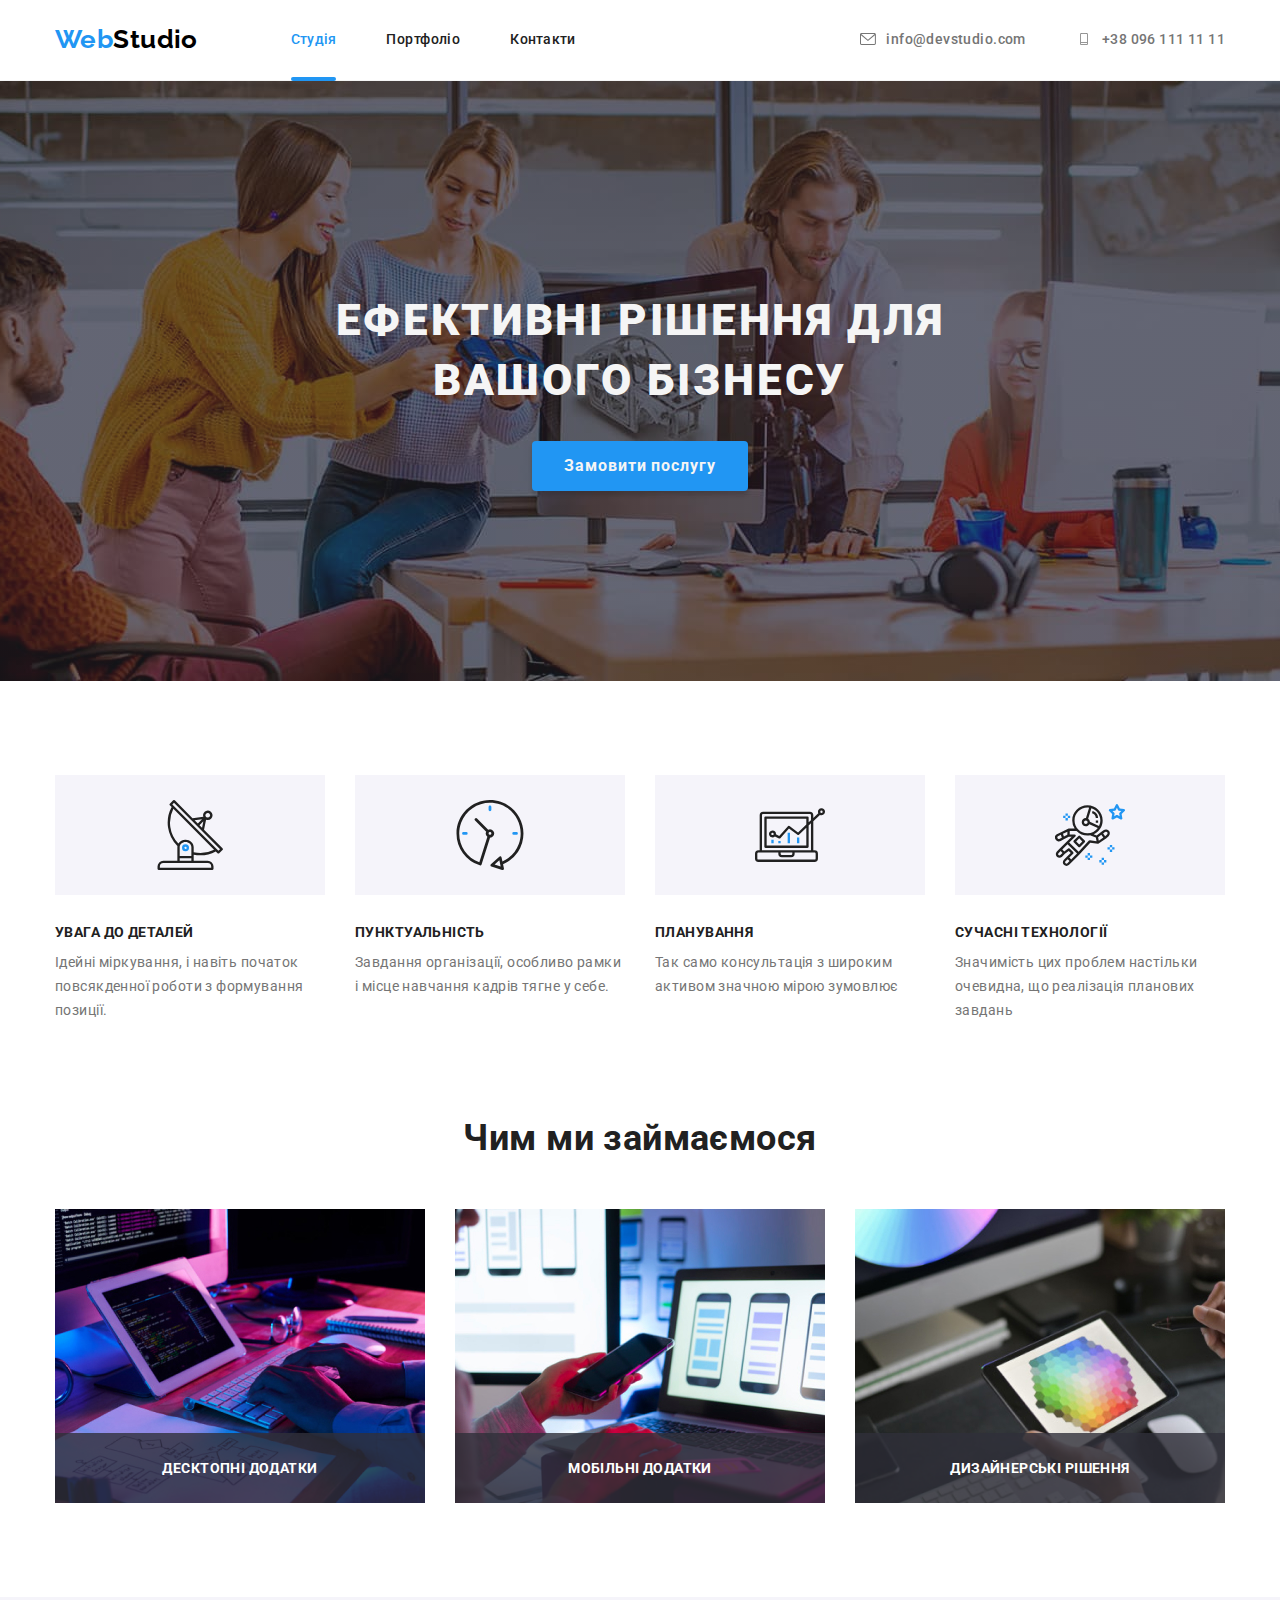
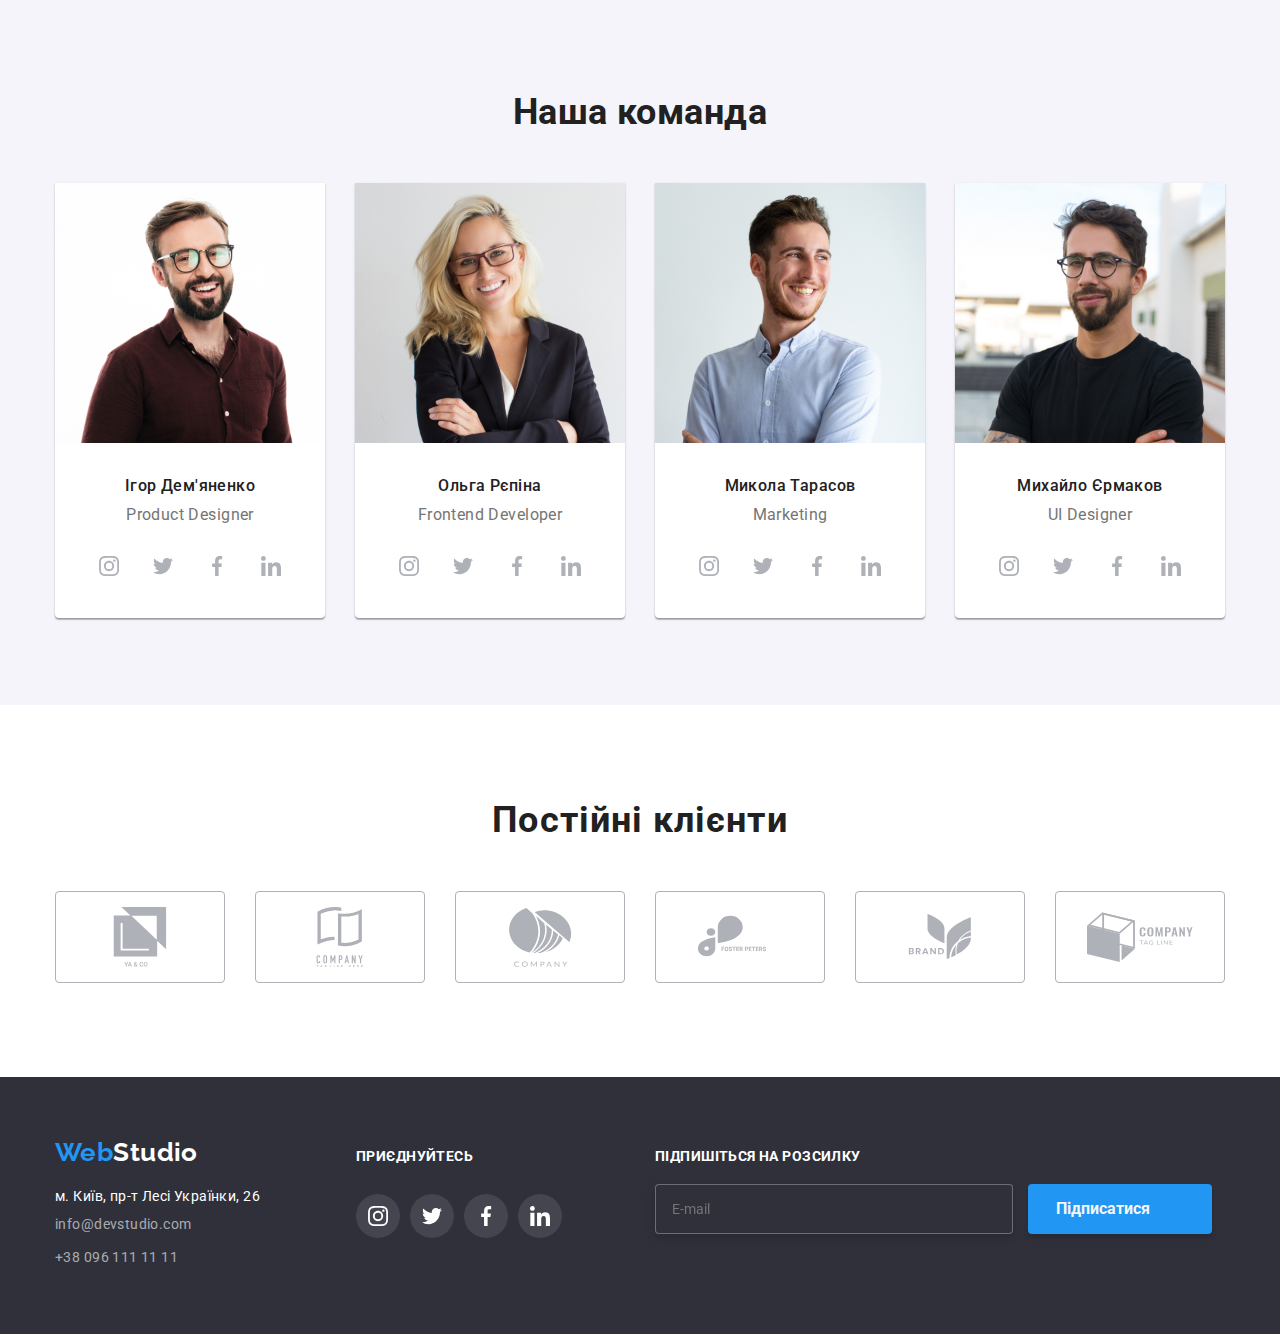
==== commit 26a7cab8: "add form modal" ====
--- a/index.html
+++ b/index.html
@@ -518,44 +518,63 @@
             />
           </svg>
         </button>
-
+        <!------------------ modal form -------------------->
         <form class="form-modal">
           <h1 class="madal-form-title">
             Залиште свої дані, ми вам передзвонимо
           </h1>
           <div class="form-field">
-            <label class="modal-label" for="name"> Ім'я </label>
-            <input class="modal-name-input" type="text" name="name" id="name" />
-            <svg class="modal-name-svg">
-              <use
-                href="./images/spryte modal.svg#icon-vectir-name-black"
-              ></use>
-            </svg>
+            <label class="lable-modal" for="name"> Ім'я </label>
+            <div class="modal-input">
+              <input
+                class="modal-name-input"
+                type="text"
+                name="name"
+                id="name"
+              />
+              <svg class="modal-name-svg">
+                <use
+                  href="./images/spryte modal.svg#icon-vectir-name-black"
+                ></use>
+              </svg>
+            </div>
           </div>
 
           <div class="form-field">
-            <label for="tel">Телефон</label>
+            <label class="lable-modal" for="tel">Телефон</label>
             <div class="modal-input">
-              <input type="tel" name="tel" id="tel" />
+              <input class="modal-name-input" type="tel" name="tel" id="tel" />
               <svg class="modal-name-svg">
                 <use href="./images/spryte modal.svg#icon-phone-vector"></use>
               </svg>
             </div>
           </div>
           <div class="form-field">
-            <label for="mail">Пошта</label>
-            <input type="email" name="mail" id="mail" />
-            <svg class="modal-name-svg">
-              <use href="./images/spryte modal.svg#icon-mail-vector"></use>
-            </svg>
+            <label class="lable-modal" for="mail">Пошта</label>
+            <div class="modal-input">
+              <input
+                class="modal-name-input"
+                type="email"
+                name="mail"
+                id="mail"
+              />
+              <svg class="modal-name-svg">
+                <use href="./images/spryte modal.svg#icon-mail-vector"></use>
+              </svg>
+            </div>
           </div>
-          <label for="comment">Коментар</label>
-          <textarea
-            name="comment"
-            id="comment"
-            rows="20"
-            placeholder="Введіть текст"
-          ></textarea>
+          <div class="form-field">
+            <label class="lable-modal" for="comment">Коментар</label>
+            <div class="textarea-modal">
+              <textarea
+                name="comment"
+                id="comment"
+                rows="20"
+                placeholder="Введіть текст"
+              ></textarea>
+            </div>
+          </div>
+
           <div class="form-field">
             <input type="checkbox" name="policy" id="policy" />
             <label for="policy"
@@ -563,6 +582,8 @@
               <a class="accept-policy" href="#">Умови договору</a>
             </label>
           </div>
+
+          <button class="form-button" type="submit">Відправити</button>
         </form>
       </div>
     </div>
--- a/css/styles.css
+++ b/css/styles.css
@@ -975,6 +975,7 @@
 
 .form-modal {
   width: 528px;
+
   margin-left: auto;
   margin-right: auto;
   padding: 40px;
@@ -984,20 +985,88 @@
   font-size: 20px;
   line-height: 23px;
   text-align: center;
+
+  margin-bottom: 12px;
   letter-spacing: 0.03em;
   color: var(--primary-text-color);
 }
 .form-field {
-  margin-bottom: 10px;
+  width: 100%;
+  margin-bottom: 12px;
   display: flex;
   flex-direction: column;
+  font-weight: 400;
+  font-size: 12px;
+  line-height: 14px;
+
+  letter-spacing: 0.01em;
+
+  color: #757575;
+}
+.lable-modal {
+  margin-bottom: 4px;
 }
 
 .modal-input {
   position: relative;
-}
+  display: inline;
+}
+.modal-name-input {
+  width: 448px;
+  height: 40px;
+  padding-left: 30px;
+  border: 1px solid rgba(33, 33, 33, 0.2);
+  border-radius: 4px;
+}
+.modal-name-input:focus ~ .modal-name-svg {
+  color: #2196f3;
+}
+
 .modal-name-svg {
   position: absolute;
+  top: 50%;
+  left: 12px;
+  transform: translateY(-50%);
   width: 12px;
   height: 12px;
-}
+  display: inline-block;
+  fill: currentColor;
+}
+
+.textarea-modal {
+  padding: 8px;
+  border: 1px solid rgba(33, 33, 33, 0.2);
+  border-radius: 4px;
+}
+.accept-policy {
+  color: #2196f3;
+}
+
+.form-button {
+  display: flex;
+  align-items: center;
+  justify-content: center;
+  height: 50px;
+  margin-right: auto;
+  margin-left: auto;
+  padding: 10px 28px;
+  font-weight: 700;
+  font-size: 16px;
+  line-height: 1.87px;
+  color: var(--title-text-color);
+  background: var(--background-color);
+  box-shadow: 0px 4px 4px rgba(0, 0, 0, 0.15);
+  border-radius: 4px;
+  border: hidden;
+  cursor: pointer;
+
+  text-align: center;
+  transition-property: backround-color, color;
+  transition-duration: 250ms;
+  transition-timing-function: cubic-bezier(0.4, 0, 0.2, 1);
+}
+.form-button:hover,
+.form-button:focus {
+  background: var(--title-text-color);
+  color: var(--background-color);
+}
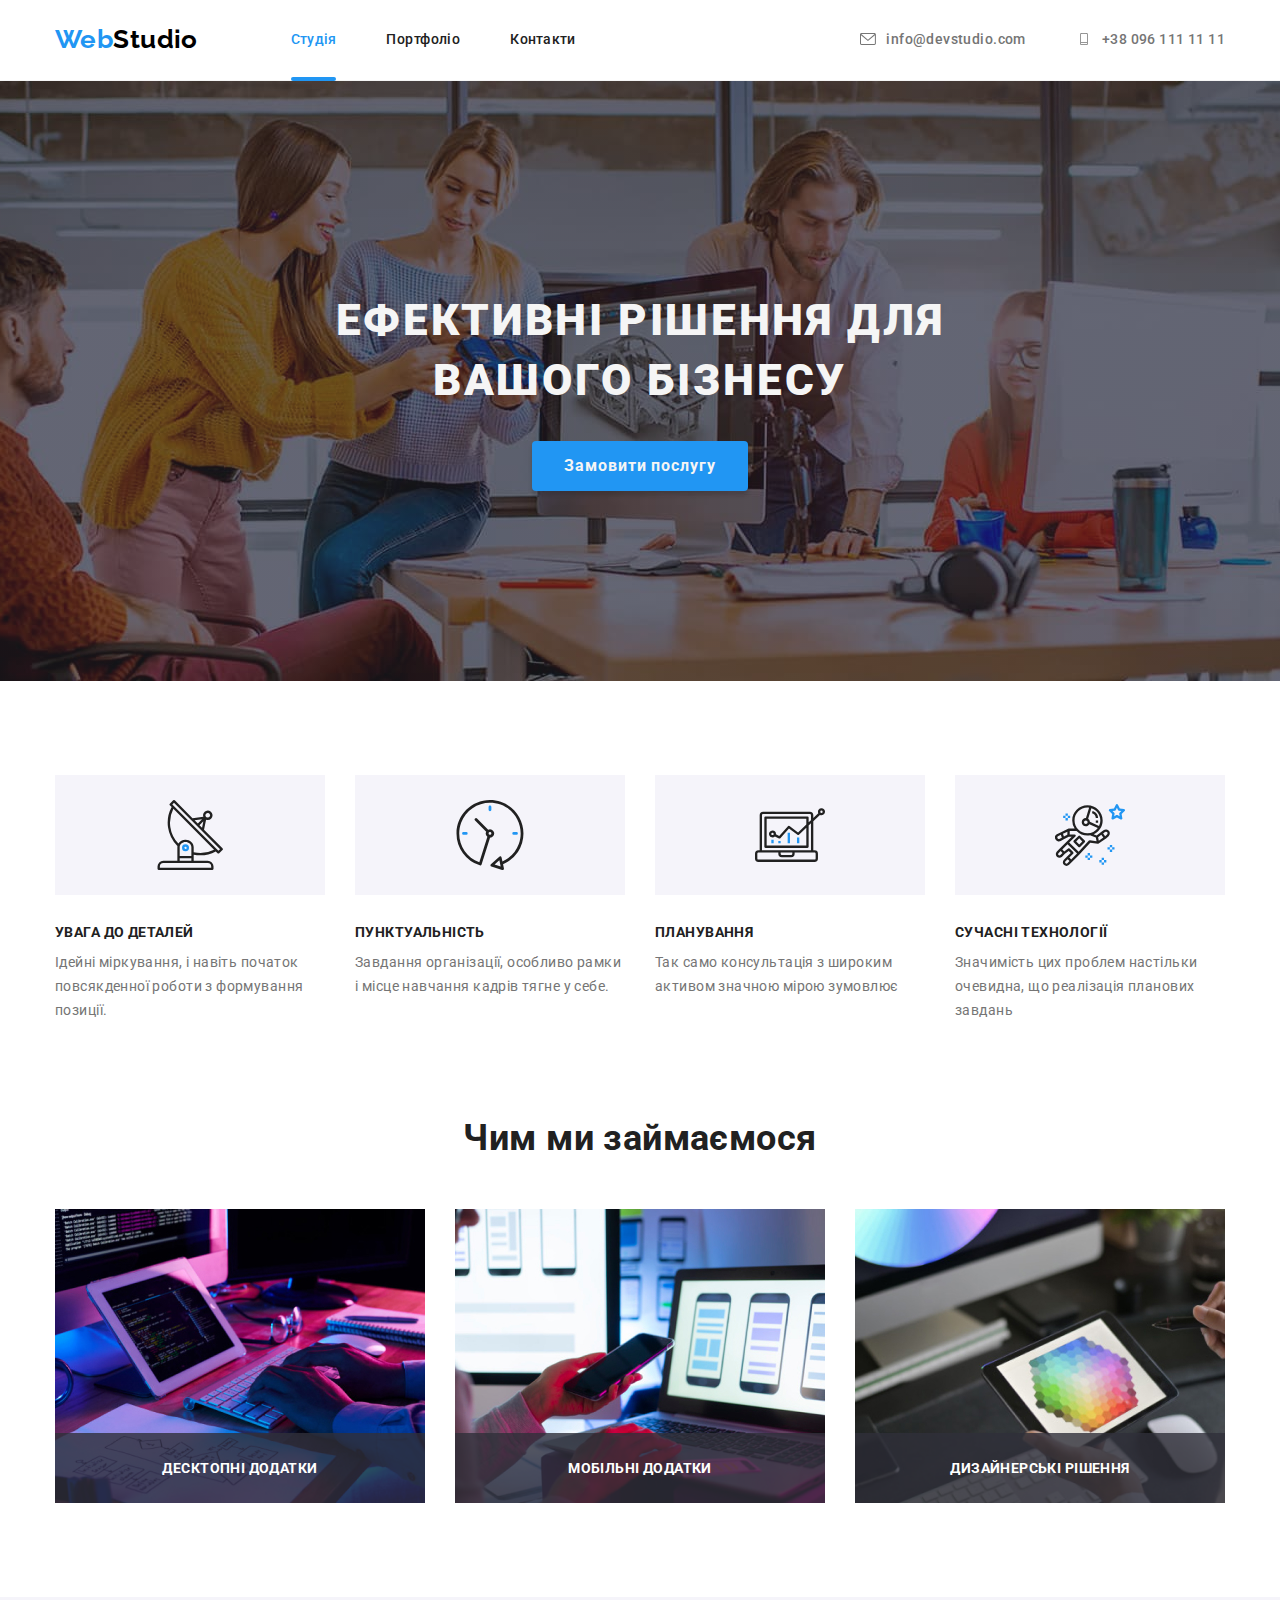
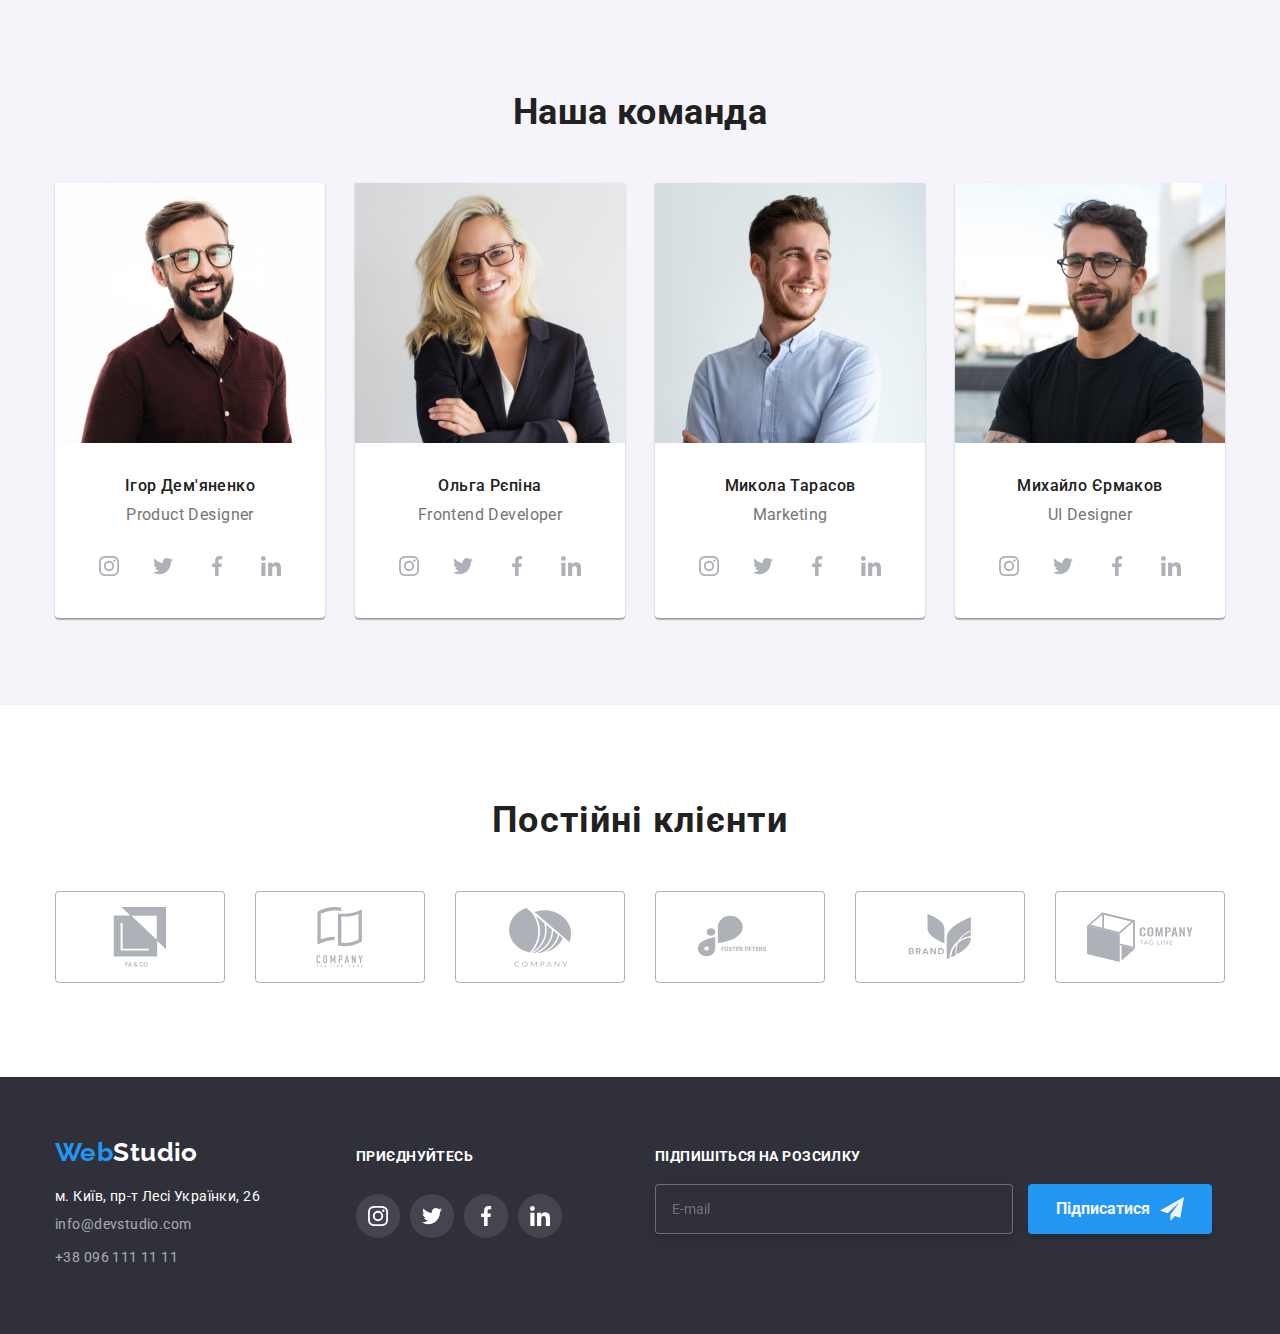
==== commit 200c6f29: "corection icon modal" ====
--- a/index.html
+++ b/index.html
@@ -492,7 +492,7 @@
             <button class="button-subscribe" type="submit">
               Підписатися
               <svg class="icon-subscribe">
-                <use href="./images/spryte modal.svg#icon-icon-send"></use>
+                <use href="./images/spryte-modal.svg#icon-icon-send"></use>
               </svg>
             </button>
           </form>
@@ -505,7 +505,7 @@
       <div class="modal">
         <button data-modal-close class="close-black" type="button">
           <svg
-            class="close-black"
+            class="icon-close-madal"
             width="18"
             height="18"
             viewBox="0 0 18 18"
@@ -514,7 +514,6 @@
           >
             <path
               d="M15 4.10786L13.8921 3L9.5 7.39214L5.10786 3L4 4.10786L8.39214 8.5L4 12.8921L5.10786 14L9.5 9.60786L13.8921 14L15 12.8921L10.6079 8.5L15 4.10786Z"
-              fill="black"
             />
           </svg>
         </button>
@@ -534,7 +533,7 @@
               />
               <svg class="modal-name-svg">
                 <use
-                  href="./images/spryte modal.svg#icon-vectir-name-black"
+                  href="./images/spryte-modal.svg#icon-vectir-name-black"
                 ></use>
               </svg>
             </div>
@@ -545,7 +544,7 @@
             <div class="modal-input">
               <input class="modal-name-input" type="tel" name="tel" id="tel" />
               <svg class="modal-name-svg">
-                <use href="./images/spryte modal.svg#icon-phone-vector"></use>
+                <use href="./images/spryte-modal.svg#icon-phone-vector"></use>
               </svg>
             </div>
           </div>
@@ -559,7 +558,7 @@
                 id="mail"
               />
               <svg class="modal-name-svg">
-                <use href="./images/spryte modal.svg#icon-mail-vector"></use>
+                <use href="./images/spryte-modal.svg#icon-mail-vector"></use>
               </svg>
             </div>
           </div>
@@ -576,10 +575,11 @@
           </div>
 
           <div class="form-field">
-            <input type="checkbox" name="policy" id="policy" />
-            <label for="policy"
-              >Погоджуюся з розсилкою та приймаю
-              <a class="accept-policy" href="#">Умови договору</a>
+            <label class="label-checkbox">
+              <input class="checkbox" type="checkbox" name="policy" class="c" />
+              <span class="icon-checkbox"> </span>
+              Погоджуюся з розсилкою та приймаю
+              <a class="accept-policy" href="#"> Умови договору</a>
             </label>
           </div>
 
--- a/css/styles.css
+++ b/css/styles.css
@@ -813,92 +813,6 @@
   min-width: 231px;
 }
 
-/* overlay */
-
-.overlay-tekhno {
-  position: relative;
-  overflow: hidden;
-}
-
-.overlay-projects-action {
-  position: absolute;
-  display: flex;
-  width: 100%;
-  height: 100%;
-  bottom: 0%;
-  left: 0;
-  align-items: center;
-  justify-content: center;
-  background: rgba(33, 150, 243, 0.9);
-  opacity: 0;
-  transform: translatey(100%);
-  transition: transform 250ms cubic-bezier(0.4, 0, 0.2, 1);
-}
-
-.articl-projects {
-  font-weight: 400;
-  font-size: 18px;
-  line-height: 28px;
-  letter-spacing: 0.03em;
-  color: var(--white-color);
-  padding-left: 24px;
-  padding-right: 24px;
-}
-
-.projects-box:hover .overlay-projects-action,
-.projects-box:focus .overlay-projects-action {
-  transform: translateY(0);
-  opacity: 1;
-}
-
-.backdrop {
-  position: fixed;
-  top: 0;
-  left: 0;
-  width: 100%;
-  height: 100%;
-  background: rgba(0, 0, 0, 0.2);
-  transition-property: opacity, visibility;
-  transition-duration: 250ms;
-  transition-timing-function: ease;
-}
-.backdrop.is-hidden {
-  opacity: 0;
-  pointer-events: none;
-  transform: ease;
-  visibility: hidden;
-}
-
-.modal {
-  position: absolute;
-  top: 50%;
-  left: 50%;
-  transform: translate(-50%, -50%);
-  width: 528px;
-  height: 581px;
-
-  background: #ffffff;
-  box-shadow: 0px 1px 3px rgba(0, 0, 0, 0.12), 0px 1px 1px rgba(0, 0, 0, 0.14),
-    0px 2px 1px rgba(0, 0, 0, 0.2);
-  border-radius: 4px;
-}
-
-.close-black {
-  position: absolute;
-  right: 0;
-  margin-top: 8px;
-  margin-right: 8px;
-  background: #ffffff;
-  border: 1px solid rgba(0, 0, 0, 0.1);
-  border-radius: 50%;
-  transition-property: var(--background-color);
-  transition-duration: 2050ms;
-  transition-timing-function: scale(0.4, 0, 0.2, 1);
-}
-.close-black:hover {
-  background-color: var(--background-color);
-}
-
 /* ---form subscribe footer--- */
 
 .form-subscribe {
@@ -966,11 +880,109 @@
   fill: currentColor;
 }
 
+/*---------------- overlay --------------- */
+
+.overlay-tekhno {
+  position: relative;
+  overflow: hidden;
+}
+
+.overlay-projects-action {
+  position: absolute;
+  display: flex;
+  width: 100%;
+  height: 100%;
+  bottom: 0%;
+  left: 0;
+  align-items: center;
+  justify-content: center;
+  background: rgba(33, 150, 243, 0.9);
+  opacity: 0;
+  transform: translatey(100%);
+  transition: transform 250ms cubic-bezier(0.4, 0, 0.2, 1);
+}
+
+.articl-projects {
+  font-weight: 400;
+  font-size: 18px;
+  line-height: 28px;
+  letter-spacing: 0.03em;
+  color: var(--white-color);
+  padding-left: 24px;
+  padding-right: 24px;
+}
+
+.projects-box:hover .overlay-projects-action,
+.projects-box:focus .overlay-projects-action {
+  transform: translateY(0);
+  opacity: 1;
+}
+
+.backdrop {
+  position: fixed;
+  top: 0;
+  left: 0;
+  width: 100%;
+  height: 100%;
+  background: rgba(0, 0, 0, 0.2);
+  transition-property: opacity, visibility;
+  transition-duration: 250ms;
+  transition-timing-function: ease;
+}
+.backdrop.is-hidden {
+  opacity: 0;
+  pointer-events: none;
+  transform: ease;
+  visibility: hidden;
+}
+
+.modal {
+  position: absolute;
+  top: 50%;
+  left: 50%;
+  transform: translate(-50%, -50%);
+  width: 528px;
+  height: 581px;
+
+  background: #ffffff;
+  box-shadow: 0px 1px 3px rgba(0, 0, 0, 0.12), 0px 1px 1px rgba(0, 0, 0, 0.14),
+    0px 2px 1px rgba(0, 0, 0, 0.2);
+  border-radius: 4px;
+}
+
+.close-black {
+  position: absolute;
+  display: flex;
+  width: 30px;
+  height: 30px;
+  justify-content: center;
+  align-items: center;
+  right: 0;
+  margin-top: 8px;
+  margin-right: 8px;
+  background: #ffffff;
+  border: 1px solid rgba(0, 0, 0, 0.1);
+  border-radius: 50%;
+  transition-property: var(--background-color);
+  transition-duration: 250ms;
+  transition-timing-function: scale(0.4, 0, 0.2, 1);
+}
+.close-black:hover {
+  color: #2196f3;
+}
+.icon-close-madal {
+  fill: currentColor;
+}
+
 /* -------------- madal form -------------- */
 textarea {
   resize: none;
   width: 100%;
   height: 120px;
+  padding: 8px;
+  border-radius: 4px;
+  outline: none;
+  margin-bottom: 12px;
 }
 
 .form-modal {
@@ -995,6 +1007,8 @@
   margin-bottom: 12px;
   display: flex;
   flex-direction: column;
+  font-family: "Roboto";
+  font-style: normal;
   font-weight: 400;
   font-size: 12px;
   line-height: 14px;
@@ -1003,6 +1017,7 @@
 
   color: #757575;
 }
+
 .lable-modal {
   margin-bottom: 4px;
 }
@@ -1011,15 +1026,25 @@
   position: relative;
   display: inline;
 }
+
 .modal-name-input {
   width: 448px;
   height: 40px;
   padding-left: 30px;
   border: 1px solid rgba(33, 33, 33, 0.2);
   border-radius: 4px;
-}
+  outline: none;
+}
+
+.modal-name-input:focus {
+  border: 1px solid var(--background-color);
+  border-radius: 4px;
+  transition-duration: 250ms;
+  transition-timing-function: cubic-bezier(0.4, 0, 0.2, 1);
+}
+
 .modal-name-input:focus ~ .modal-name-svg {
-  color: #2196f3;
+  fill: #2196f3;
 }
 
 .modal-name-svg {
@@ -1033,19 +1058,20 @@
   fill: currentColor;
 }
 
-.textarea-modal {
-  padding: 8px;
-  border: 1px solid rgba(33, 33, 33, 0.2);
+textarea:focus,
+textarea:hover {
+  border: 1px solid #2196f3;
   border-radius: 4px;
 }
 .accept-policy {
-  color: #2196f3;
+  color: var(--background-color);
 }
 
 .form-button {
   display: flex;
   align-items: center;
   justify-content: center;
+  width: 200px;
   height: 50px;
   margin-right: auto;
   margin-left: auto;
@@ -1059,7 +1085,6 @@
   border-radius: 4px;
   border: hidden;
   cursor: pointer;
-
   text-align: center;
   transition-property: backround-color, color;
   transition-duration: 250ms;
@@ -1070,3 +1095,37 @@
   background: var(--title-text-color);
   color: var(--background-color);
 }
+
+.checkbox {
+  -webkit-appearance: none;
+  -moz-appearance: none;
+  appearance: none;
+  position: absolute;
+}
+.label-checkbox {
+  display: flex;
+  margin-left: 54px;
+  align-items: center;
+  margin-bottom: 10px;
+}
+.icon-checkbox {
+  display: flex;
+  padding-top: 2px;
+  width: 16px;
+  height: 15px;
+  margin-right: 10px;
+  align-items: center;
+  border: 1px solid var(--primary-text-color);
+  border-radius: 4px;
+  fill: currentColor;
+}
+
+.checkbox:checked + .icon-checkbox {
+  border-color: #2196f3;
+
+  background-color: var(--background-color);
+  background-image: url(/images/icon-check.svg);
+  background-repeat: no-repeat;
+  background-size: contain;
+  background-origin: content-box;
+}
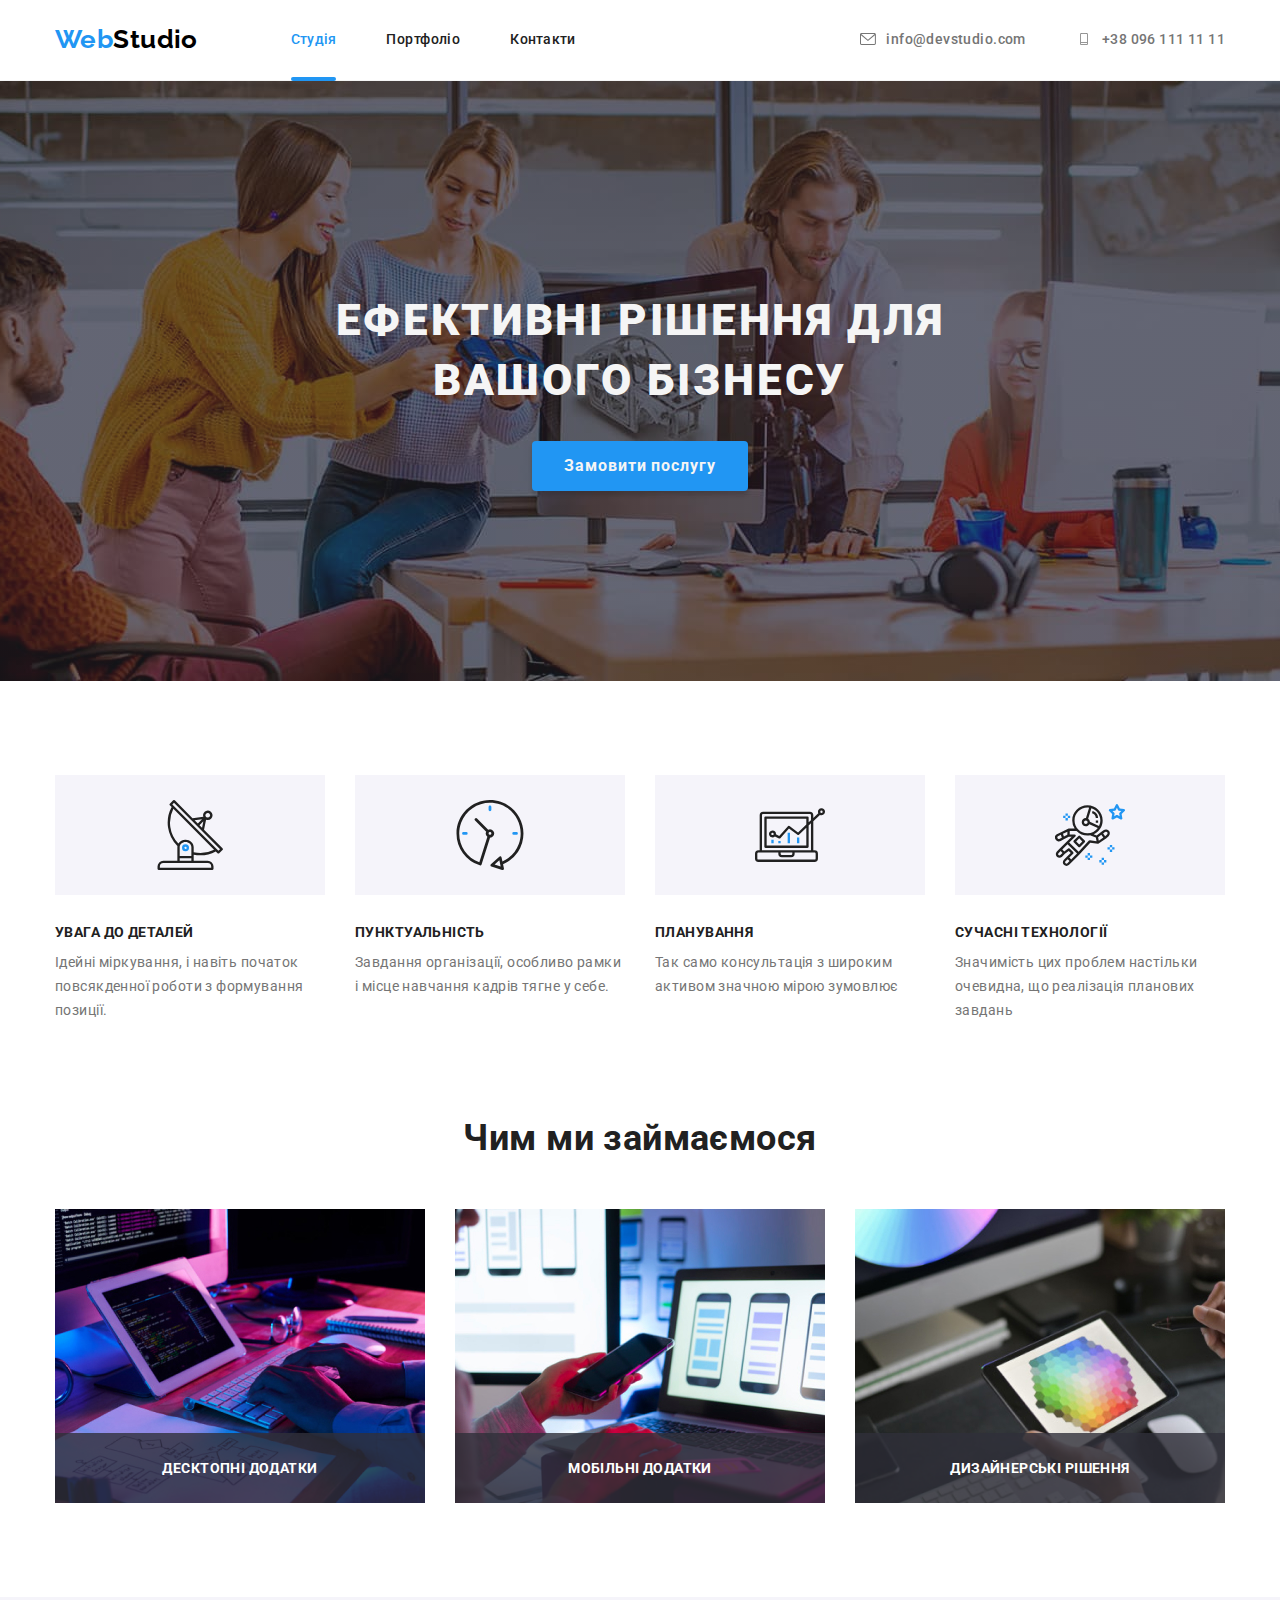
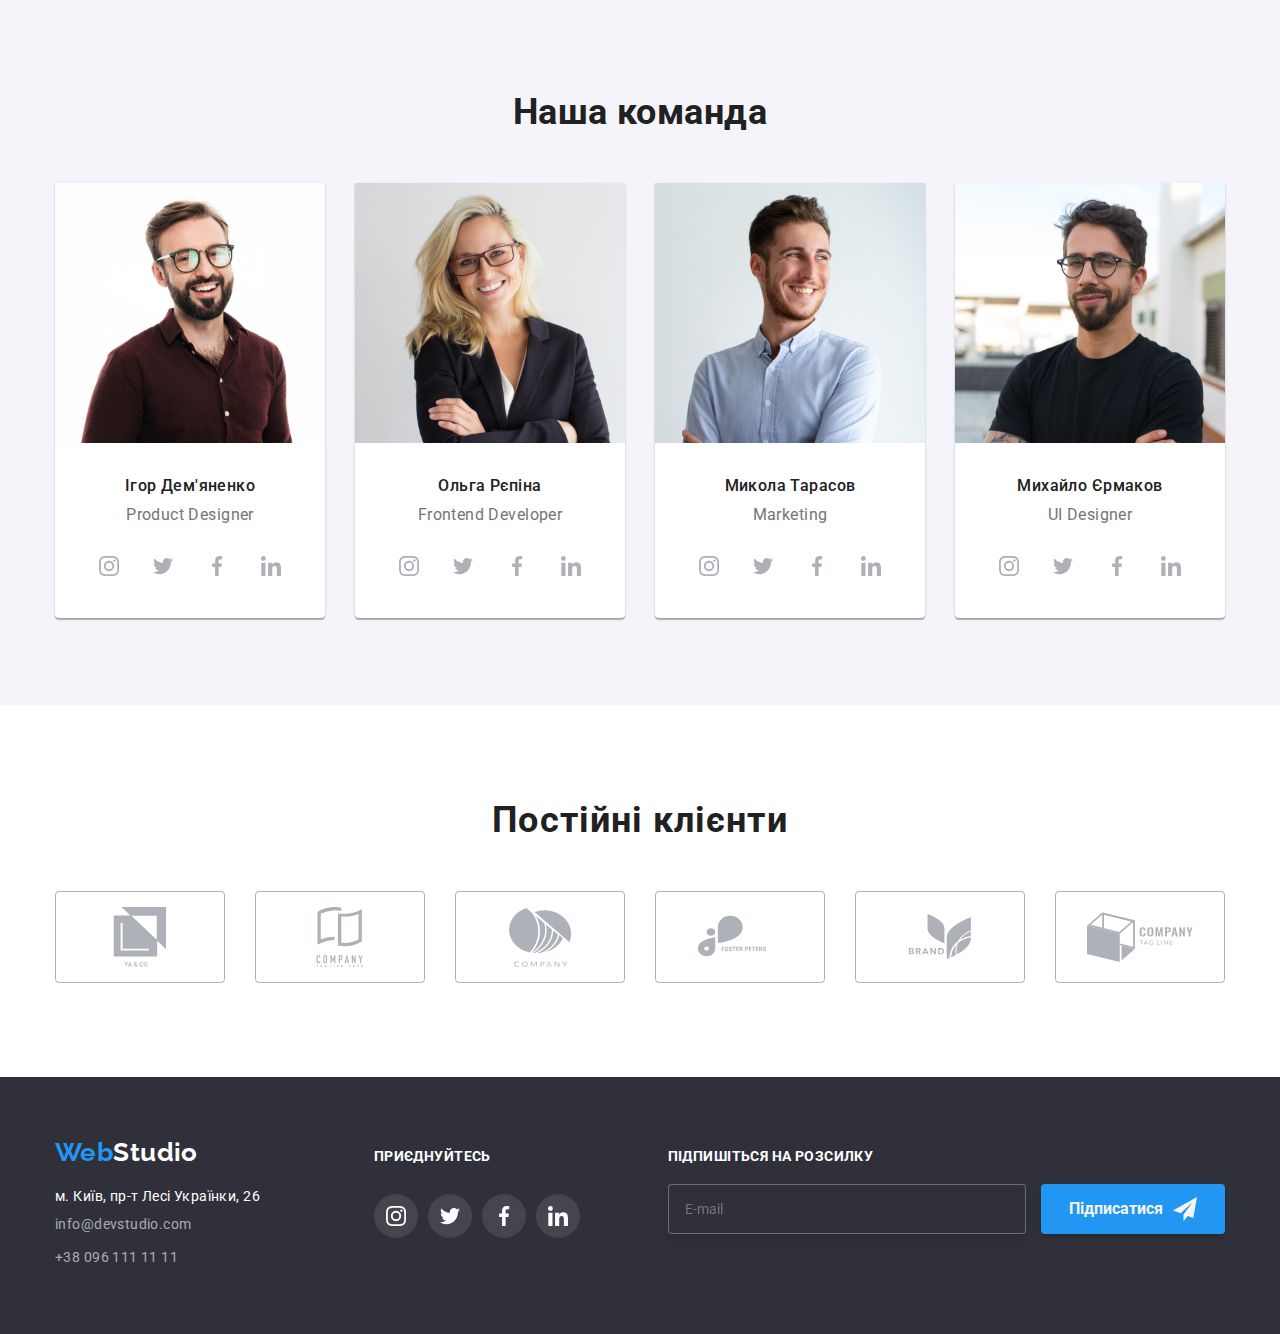
==== commit 9d8d9b8a: "add transition-property in input" ====
--- a/index.html
+++ b/index.html
@@ -484,7 +484,7 @@
 
             <input
               class="input-subscribe"
-              type="mail"
+              type="email"
               id="subscribe"
               placeholder="E-mail"
             />
@@ -519,10 +519,10 @@
         </button>
         <!------------------ modal form -------------------->
         <form class="form-modal">
-          <h1 class="madal-form-title">
-            Залиште свої дані, ми вам передзвонимо
-          </h1>
           <div class="form-field">
+            <p class="madal-form-title">
+              Залиште свої дані, ми вам передзвонимо
+            </p>
             <label class="lable-modal" for="name"> Ім'я </label>
             <div class="modal-input">
               <input
@@ -562,7 +562,7 @@
               </svg>
             </div>
           </div>
-          <div class="form-field">
+          <div class="form-field coments">
             <label class="lable-modal" for="comment">Коментар</label>
             <div class="textarea-modal">
               <textarea
@@ -574,7 +574,7 @@
             </div>
           </div>
 
-          <div class="form-field">
+          <div class="text-policy">
             <label class="label-checkbox">
               <input class="checkbox" type="checkbox" name="policy" class="c" />
               <span class="icon-checkbox"> </span>
--- a/css/styles.css
+++ b/css/styles.css
@@ -761,9 +761,10 @@
 .footer-link-social {
   display: flex;
   align-items: baseline;
+  justify-content: space-between;
 }
 .footer-social-contener {
-  margin-left: 70px;
+  /* margin-left: 70px; */
 }
 .title-footer-social {
   color: var(--white-color);
@@ -817,13 +818,12 @@
 
 .form-subscribe {
 }
-.form-footer {
+/* .form-footer {
   display: block;
   min-width: 570px;
   min-height: 86px;
-  margin-left: 93px;
-  margin-right: auto;
-}
+} */
+
 .lable-subscribe-title {
   font-weight: 700;
   font-size: 14px;
@@ -944,7 +944,7 @@
   width: 528px;
   height: 581px;
 
-  background: #ffffff;
+  background: var(--white-color);
   box-shadow: 0px 1px 3px rgba(0, 0, 0, 0.12), 0px 1px 1px rgba(0, 0, 0, 0.14),
     0px 2px 1px rgba(0, 0, 0, 0.2);
   border-radius: 4px;
@@ -957,10 +957,10 @@
   height: 30px;
   justify-content: center;
   align-items: center;
-  right: 0;
-  margin-top: 8px;
-  margin-right: 8px;
-  background: #ffffff;
+  top: 8px;
+  right: 8px;
+  cursor: pointer;
+  background: var(--white-color);
   border: 1px solid rgba(0, 0, 0, 0.1);
   border-radius: 50%;
   transition-property: var(--background-color);
@@ -968,7 +968,7 @@
   transition-timing-function: scale(0.4, 0, 0.2, 1);
 }
 .close-black:hover {
-  color: #2196f3;
+  color: var(--background-color);
 }
 .icon-close-madal {
   fill: currentColor;
@@ -976,46 +976,41 @@
 
 /* -------------- madal form -------------- */
 textarea {
+  display: block;
   resize: none;
   width: 100%;
   height: 120px;
   padding: 8px;
   border-radius: 4px;
   outline: none;
-  margin-bottom: 12px;
+  border: 1px solid rgba(33, 33, 33, 0.2);
 }
 
 .form-modal {
   width: 528px;
-
-  margin-left: auto;
-  margin-right: auto;
+  border: 1px solid rgba(33, 33, 33, 0.2);
+  border-radius: 4px;
   padding: 40px;
 }
 .madal-form-title {
   font-weight: 700;
   font-size: 20px;
-  line-height: 23px;
+  line-height: 1.15;
   text-align: center;
-
-  margin-bottom: 12px;
+  margin-bottom: 10px;
   letter-spacing: 0.03em;
   color: var(--primary-text-color);
 }
 .form-field {
   width: 100%;
-  margin-bottom: 12px;
+  margin-bottom: 10px;
   display: flex;
   flex-direction: column;
-  font-family: "Roboto";
-  font-style: normal;
-  font-weight: 400;
   font-size: 12px;
-  line-height: 14px;
-
+  line-height: 1.16;
   letter-spacing: 0.01em;
 
-  color: #757575;
+  color: var(--paragraf-color);
 }
 
 .lable-modal {
@@ -1028,11 +1023,14 @@
 }
 
 .modal-name-input {
-  width: 448px;
+  width: 100%;
   height: 40px;
   padding-left: 30px;
   border: 1px solid rgba(33, 33, 33, 0.2);
   border-radius: 4px;
+  transition-property: var(--background-color);
+  transition-duration: 250ms;
+  transition-timing-function: cubic-bezier(0.4, 0, 0.2, 1);
   outline: none;
 }
 
@@ -1044,7 +1042,9 @@
 }
 
 .modal-name-input:focus ~ .modal-name-svg {
-  fill: #2196f3;
+  fill: var(--background-color);
+  transition-duration: 250ms;
+  transition-timing-function: cubic-bezier(0.4, 0, 0.2, 1);
 }
 
 .modal-name-svg {
@@ -1054,12 +1054,13 @@
   transform: translateY(-50%);
   width: 12px;
   height: 12px;
+  transition-property: var(--background-color);
+  transition-duration: 250ms;
+  transition-timing-function: cubic-bezier(0.4, 0, 0.2, 1);
   display: inline-block;
-  fill: currentColor;
-}
-
-textarea:focus,
-textarea:hover {
+}
+
+textarea:focus {
   border: 1px solid #2196f3;
   border-radius: 4px;
 }
@@ -1078,7 +1079,7 @@
   padding: 10px 28px;
   font-weight: 700;
   font-size: 16px;
-  line-height: 1.87px;
+  line-height: 1.87;
   color: var(--title-text-color);
   background: var(--background-color);
   box-shadow: 0px 4px 4px rgba(0, 0, 0, 0.15);
@@ -1094,6 +1095,9 @@
 .form-button:focus {
   background: var(--title-text-color);
   color: var(--background-color);
+  transition-property: backround-color, color;
+  transition-duration: 250ms;
+  transition-timing-function: cubic-bezier(0.4, 0, 0.2, 1);
 }
 
 .checkbox {
@@ -1104,28 +1108,45 @@
 }
 .label-checkbox {
   display: flex;
-  margin-left: 54px;
-  align-items: center;
-  margin-bottom: 10px;
+  align-items: center;
+  justify-content: center;
+  line-height: 24px;
 }
 .icon-checkbox {
-  display: flex;
+  display: inline-block;
   padding-top: 2px;
   width: 16px;
   height: 15px;
-  margin-right: 10px;
-  align-items: center;
-  border: 1px solid var(--primary-text-color);
+  margin-right: 8px;
+  align-items: center;
+  border: 2px solid var(--primary-text-color);
   border-radius: 4px;
   fill: currentColor;
 }
 
 .checkbox:checked + .icon-checkbox {
-  border-color: #2196f3;
-
+  border-color: var(--background-color);
   background-color: var(--background-color);
-  background-image: url(/images/icon-check.svg);
+  background-image: url("../images/icon-check-form.svg");
   background-repeat: no-repeat;
   background-size: contain;
   background-origin: content-box;
 }
+
+.coments {
+  margin-bottom: 20px;
+}
+
+.text-policy {
+  display: flex;
+  font-size: 14px;
+  line-height: 1.71;
+  letter-spacing: 0.03em;
+  color: var(--paragraf-color);
+  margin-bottom: 30px;
+}
+
+.accept-policy {
+  margin-left: 2px;
+  color: var(--background-color);
+}
